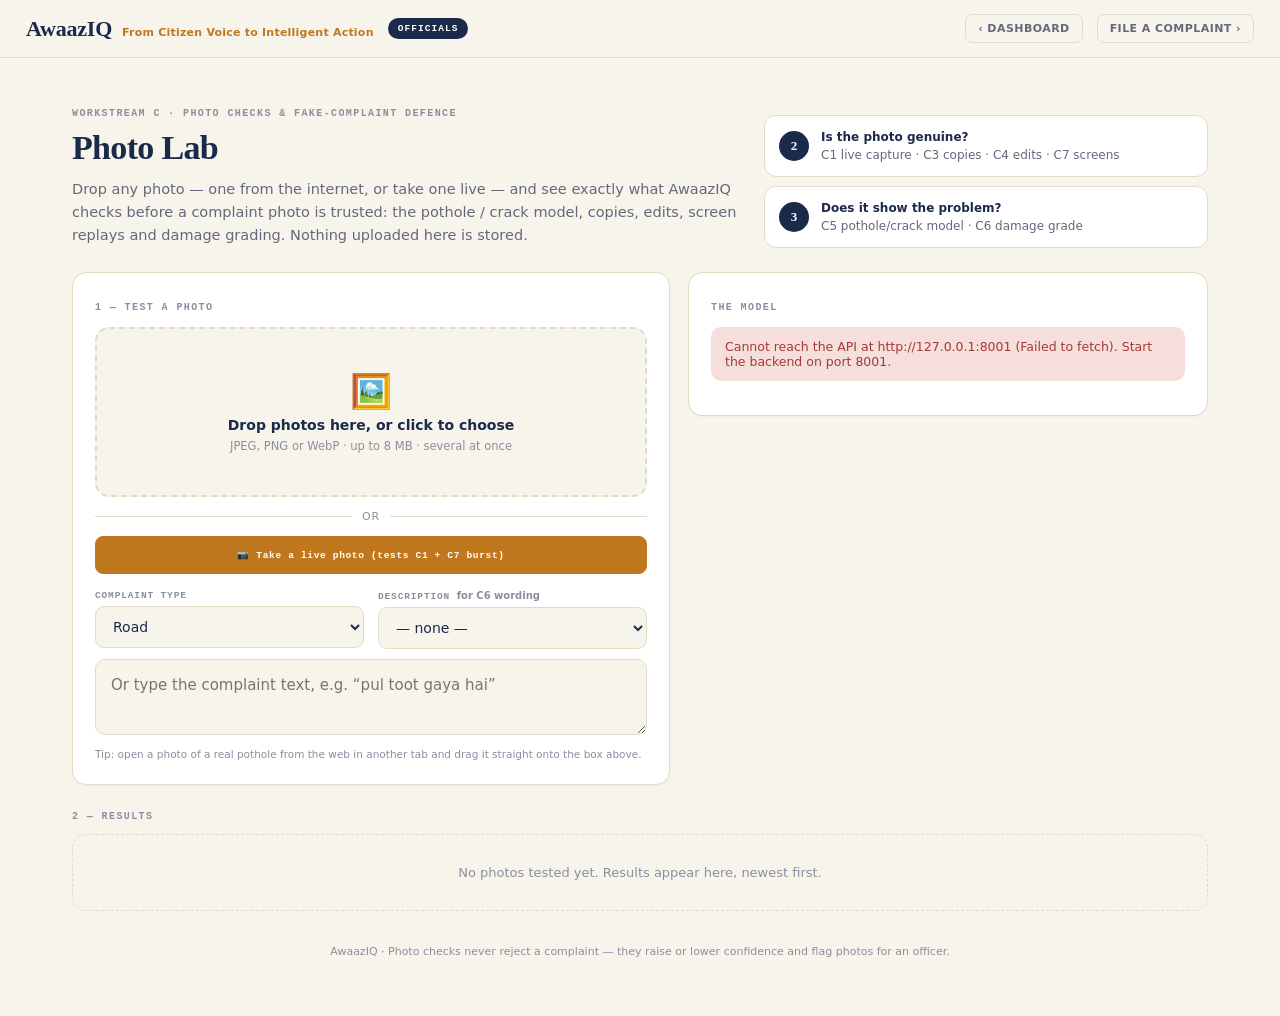
==== frontend/photo-lab.html @ 0dbb14b2 "c3 features added" ====
<!DOCTYPE html>
<html lang="en" class="citizen">
<head>
<meta charset="utf-8" />
<meta name="viewport" content="width=device-width, initial-scale=1" />
<title>AwaazIQ — Photo Lab</title>
<link rel="stylesheet" href="css/app.css?v=photo1" />
<link rel="stylesheet" href="css/report.css?v=photo1" />
<link rel="stylesheet" href="css/photo-checks.css?v=photo1" />
<link rel="stylesheet" href="css/photo-lab.css?v=photo1" />
</head>
<body class="citizen">

<header class="cbar">
  <a class="brand" href="index.html" id="homeLink">
    <span class="brand__name">AwaazIQ</span>
    <span class="brand__tag">From Citizen Voice to Intelligent Action</span>
  </a>
  <span class="role role--admin">Officials</span>
  <div class="cbar__spacer"></div>
  <a class="rolelink" href="index.html" id="dashLink">&lsaquo;&nbsp;Dashboard</a>
  <a class="rolelink" href="report.html" id="citizenLink">File a complaint&nbsp;&rsaquo;</a>
</header>

<main class="lab">

  <section class="lab__hero">
    <div>
      <span class="eyebrow">Workstream C · photo checks &amp; fake-complaint defence</span>
      <h1 class="hero__title">Photo Lab</h1>
      <p class="hero__lead">
        Drop any photo — one from the internet, or take one live — and see
        exactly what AwaazIQ checks before a complaint photo is trusted: the
        pothole&nbsp;/ crack model, copies, edits, screen replays and damage
        grading. Nothing uploaded here is stored.
      </p>
    </div>
    <div class="lab__layers">
      <div class="layer"><span class="layer__n">2</span><div><b>Is the photo genuine?</b><br>C1 live capture · C3 copies · C4 edits · C7 screens</div></div>
      <div class="layer"><span class="layer__n">3</span><div><b>Does it show the problem?</b><br>C5 pothole/crack model · C6 damage grade</div></div>
    </div>
  </section>

  <section class="lab__grid">

    <div class="card lab__input">
      <div class="card__head"><span class="eyebrow">1 — Test a photo</span></div>

      <label class="drop" id="drop">
        <input type="file" id="files" accept="image/jpeg,image/png,image/webp" multiple hidden />
        <span class="drop__icon">🖼️</span>
        <span class="drop__title">Drop photos here, or click to choose</span>
        <span class="drop__sub">JPEG, PNG or WebP · up to 8 MB · several at once</span>
      </label>

      <div class="lab__or"><span>or</span></div>
      <button type="button" class="btn btn--camera lab__cam" id="btnCam">📷 Take a live photo (tests C1 + C7 burst)</button>

      <div class="grid lab__opts">
        <label class="f">
          <span class="f__label">Complaint type</span>
          <select id="category">
            <option value="road">Road</option>
            <option value="water">Water</option>
            <option value="health">Health</option>
            <option value="education">Education</option>
          </select>
        </label>
        <label class="f">
          <span class="f__label">Description <span class="opt">for C6 wording</span></span>
          <select id="preset">
            <option value="">— none —</option>
            <option value="rasta khup kharab aahe, mothe khadde padle aahet">Road: big potholes (Marathi)</option>
            <option value="bridge par badi darar aa gayi hai">Bridge: large crack (Hinglish)</option>
            <option value="गावाजवळचा पूल अर्धवट खचला आहे">Bridge: partly sunk (Marathi)</option>
            <option value="the school building wall collapsed after the rain">Building: wall collapsed</option>
          </select>
        </label>
      </div>
      <textarea id="text" rows="2" placeholder="Or type the complaint text, e.g. “pul toot gaya hai”"></textarea>
      <p class="f__hint" style="margin-top:8px">
        Tip: open a photo of a real pothole from the web in another tab and
        drag it straight onto the box above.
      </p>
    </div>

    <div class="card lab__model" id="modelCard">
      <div class="card__head"><span class="eyebrow">The model</span></div>
      <div id="modelBody"><div class="skeleton">Loading model details…</div></div>
    </div>

  </section>

  <section class="lab__results">
    <div class="lab__resultsHead">
      <span class="eyebrow">2 — Results</span>
      <div class="lab__tally" id="tally"></div>
    </div>
    <div id="queue"></div>
    <div id="results">
      <div class="lab__empty">No photos tested yet. Results appear here, newest first.</div>
    </div>
  </section>

  <footer class="cfoot">
    <span>AwaazIQ · Photo checks never reject a complaint — they raise or lower confidence and flag photos for an officer.</span>
  </footer>
</main>

<script src="js/photo-checks.js?v=photo1"></script>
<script src="js/camera-capture.js?v=photo1"></script>
<script src="js/photo-lab.js?v=photo1"></script>
</body>
</html>
---- frontend/css/app.css ----
/* ===========================================================================
   AwaazIQ — policymaker dashboard
   Design system carried over from the pitch deck so the product and the
   pitch read as one thing: cream ground, navy type, amber as the single
   accent that always means "this is the signal".
   =========================================================================== */

:root {
  --cream:      #f7f4ec;
  --cream-deep: #efeadd;
  --paper:      #ffffff;
  --navy:       #1b2a4a;
  --navy-soft:  #34425d;
  --amber:      #c0781e;
  --amber-soft: #f3dfb8;
  --body:       #64687a;
  --muted:      #8b8e9e;
  --border:     #e2dcc6;
  --green:      #2e6b45;
  --green-bg:   #dceee1;
  --red:        #a33b33;
  --red-bg:     #f5dedc;

  /* Map-specific ramp: inactive land is warm grey, priority runs to amber. */
  --land:        #e8e3d4;
  --land-hover:  #ded7c3;
  --land-active: #f0e4c9;
  --stroke:      #cfc7ae;

  --serif: Georgia, "Times New Roman", serif;
  --sans:  "Segoe UI", system-ui, -apple-system, sans-serif;
  --mono:  Consolas, "SF Mono", Menlo, monospace;

  --ease: cubic-bezier(0.65, 0.02, 0.28, 1);
}

* { margin: 0; padding: 0; box-sizing: border-box; }

/* Any `display` declaration outranks the hidden attribute's default
   `display: none`, so an element styled `display: flex` stays on screen with
   hidden set -- which is how an empty toast pill ended up floating over the
   map. Stated once, globally, rather than remembered per component. */
[hidden] { display: none !important; }

html, body {
  height: 100%;
  background: var(--cream);
  color: var(--navy);
  font-family: var(--sans);
  -webkit-font-smoothing: antialiased;
  overflow: hidden;
}

/* --------------------------------------------------------------- layout -- */

.app {
  display: grid;
  grid-template-rows: auto 1fr;
  grid-template-columns: 340px 1fr;
  grid-template-areas: "top top" "rail stage";
  height: 100vh;
}
.topbar { grid-area: top; }
.rail   { grid-area: rail; }
.stage  { grid-area: stage; }

/* ----------------------------------------------------------------- rail -- */

.rail {
  border-right: 1px solid var(--border);
  background: var(--cream);
  display: flex;
  flex-direction: column;
  min-height: 0;
}

.rail__head { padding: 16px 18px 12px; border-bottom: 1px solid var(--border); }
.rail__title { display: flex; align-items: baseline; justify-content: space-between; margin-bottom: 12px; }
.rail__count { font-family: var(--mono); font-size: 10px; color: var(--muted); font-weight: 700; }

.chips { display: flex; flex-wrap: wrap; gap: 5px; }
.chip {
  font-family: var(--mono); font-size: 9px; font-weight: 700; letter-spacing: 0.07em;
  text-transform: uppercase;
  padding: 5px 9px; border-radius: 999px; cursor: pointer;
  border: 1px solid var(--border); background: var(--paper); color: var(--body);
  transition: all 160ms var(--ease);
}
.chip:hover { border-color: var(--amber); color: var(--amber); }
.chip--on { background: var(--navy); border-color: var(--navy); color: #fff; }

.rail__list { flex: 1; overflow-y: auto; padding: 10px 12px 12px; min-height: 0; }
.rail__list::-webkit-scrollbar { width: 8px; }
.rail__list::-webkit-scrollbar-thumb { background: var(--border); border-radius: 99px; }

.row {
  display: grid;
  grid-template-columns: 26px 1fr auto 16px;
  gap: 9px; align-items: center;
  padding: 9px 10px; margin-bottom: 5px;
  background: var(--paper);
  border: 1px solid var(--border);
  border-radius: 9px;
  cursor: pointer;
  transition: border-color 160ms var(--ease), transform 160ms var(--ease);
}
.row:hover { border-color: var(--amber); transform: translateX(2px); }
.row--active { border-color: var(--navy); border-width: 1.5px; }
.row--picked { background: var(--amber-soft); border-color: var(--amber); }

.row__rank { font-family: var(--mono); font-size: 10px; font-weight: 700; color: var(--muted); }
.row__main { min-width: 0; }
.row__name {
  font-size: 12px; font-weight: 700; color: var(--navy);
  white-space: nowrap; overflow: hidden; text-overflow: ellipsis;
}
.row__meta { font-size: 10px; color: var(--body); margin-top: 1px; }
.row__score { font-family: var(--serif); font-size: 16px; font-weight: 700; color: var(--navy); }
.row__delta { font-family: var(--mono); font-size: 9px; font-weight: 700; text-align: right; }
.row__delta--up { color: var(--green); }
.row__delta--down { color: var(--red); }

.row__pick {
  width: 15px; height: 15px; border-radius: 4px;
  border: 1.5px solid var(--border); background: var(--paper);
  display: grid; place-items: center; cursor: pointer;
  font-size: 9px; color: transparent;
}
.row__pick:hover { border-color: var(--amber); }
.row__pick--on { background: var(--amber); border-color: var(--amber); color: #fff; }

.rail__foot { border-top: 1px solid var(--border); padding: 11px 14px; display: flex; gap: 7px; }
.btn {
  flex: 1; cursor: pointer; border-radius: 8px; padding: 9px 10px;
  font-family: var(--mono); font-size: 9.5px; font-weight: 700; letter-spacing: 0.07em;
  border: 1px solid var(--border); background: var(--paper); color: var(--navy);
  transition: all 160ms var(--ease);
}
.btn:hover:not(:disabled) { background: var(--cream-deep); border-color: var(--amber); }
.btn:disabled { opacity: 0.42; cursor: not-allowed; }
.btn--primary { background: var(--navy); border-color: var(--navy); color: #fff; }
.btn--primary:hover:not(:disabled) { background: #263a63; border-color: #263a63; }

/* --------------------------------------------------------------- whatif -- */

.sheet {
  position: absolute; left: 0; right: 0; bottom: 0;
  background: var(--paper);
  border-top: 1px solid var(--border);
  padding: 16px 22px 18px;
  transform: translateY(100%);
  transition: transform 420ms var(--ease);
  z-index: 22;
  box-shadow: 0 -14px 40px rgba(27, 42, 74, 0.08);
}
.sheet--open { transform: translateY(0); }
.sheet__head { display: flex; align-items: center; gap: 12px; margin-bottom: 12px; }
.sheet__title { font-family: var(--serif); font-size: 17px; font-weight: 700; }
.sheet__close {
  margin-left: auto; border: 1px solid var(--border); background: var(--cream);
  width: 26px; height: 26px; border-radius: 50%; cursor: pointer;
  color: var(--body); font-size: 14px; line-height: 1;
}
.sheet__close:hover { background: var(--navy); color: #fff; }

.sheet__controls { display: flex; align-items: center; gap: 18px; flex-wrap: wrap; }
.field { display: flex; flex-direction: column; gap: 5px; }
.field__label {
  font-family: var(--mono); font-size: 9px; letter-spacing: 0.1em;
  text-transform: uppercase; color: var(--muted); font-weight: 700;
}
.field select {
  font-family: var(--sans); font-size: 12px; color: var(--navy);
  border: 1px solid var(--border); border-radius: 7px;
  padding: 7px 10px; background: var(--paper); cursor: pointer;
}
.slider { display: flex; align-items: center; gap: 12px; flex: 1; min-width: 260px; }
.slider input[type="range"] { flex: 1; accent-color: var(--amber); cursor: pointer; }
.slider__val {
  font-family: var(--serif); font-size: 19px; font-weight: 700; color: var(--amber);
  min-width: 104px; text-align: right;
}
.sheet__result {
  margin-top: 13px; padding-top: 12px; border-top: 1px solid var(--border);
  font-size: 12px; color: var(--body); line-height: 1.5;
}
.sheet__result b { color: var(--navy); }

/* -------------------------------------------------------------- compare -- */

.compare {
  position: absolute; inset: 0;
  background: rgba(247, 244, 236, 0.97);
  z-index: 45; overflow-y: auto; padding: 26px 30px 34px;
  opacity: 0; pointer-events: none;
  transition: opacity 300ms var(--ease);
}
.compare--open { opacity: 1; pointer-events: auto; }
.compare__head { display: flex; align-items: flex-start; gap: 16px; margin-bottom: 20px; }
.compare__title { font-family: var(--serif); font-size: 26px; font-weight: 700; line-height: 1.15; }
.compare__sub { font-size: 12.5px; color: var(--body); margin-top: 4px; max-width: 620px; line-height: 1.5; }

.compare__grid { display: grid; grid-template-columns: 1fr 190px 1fr; gap: 0; align-items: start; }
.ccard {
  background: var(--paper); border: 1px solid var(--border);
  border-radius: 12px; padding: 18px 20px;
}
.ccard--win { border-color: var(--amber); border-width: 2px; }
.ccard__tag {
  font-family: var(--mono); font-size: 9px; font-weight: 700; letter-spacing: 0.11em;
  color: var(--muted); text-transform: uppercase;
}
.ccard__tag--win { color: var(--amber); }
.ccard__name { font-family: var(--serif); font-size: 21px; font-weight: 700; margin: 5px 0 2px; }
.ccard__where { font-size: 11.5px; color: var(--body); margin-bottom: 12px; }
.ccard__score { font-family: var(--serif); font-size: 38px; font-weight: 700; color: var(--navy); line-height: 1; }
.ccard__of { font-size: 12px; color: var(--muted); }

.crow { display: flex; justify-content: space-between; padding: 7px 0; border-top: 1px solid var(--border); font-size: 12px; }
.crow__k { color: var(--body); }
.crow__v { font-weight: 700; color: var(--navy); }
.crow__v--hi { color: var(--amber); }

.cmid { padding: 0 14px; }
.cmid__title {
  font-family: var(--mono); font-size: 9px; letter-spacing: 0.1em; text-transform: uppercase;
  color: var(--muted); font-weight: 700; text-align: center; margin-bottom: 12px;
}
.cbar { margin-bottom: 9px; }
.cbar__name { font-size: 10px; color: var(--body); text-align: center; margin-bottom: 3px; }
.cbar__track { display: flex; align-items: center; gap: 3px; height: 12px; }
.cbar__l, .cbar__r { flex: 1; height: 7px; background: var(--cream-deep); border-radius: 999px; position: relative; overflow: hidden; }
.cbar__l i, .cbar__r i { position: absolute; top: 0; bottom: 0; background: var(--amber); border-radius: 999px; }
.cbar__l i { right: 0; } .cbar__r i { left: 0; }
.cbar__l i.dim, .cbar__r i.dim { background: #c7cdd9; }

.verdict {
  margin-top: 22px; background: var(--navy); color: #fff;
  border-radius: 12px; padding: 18px 22px;
}
.verdict__line { font-size: 14.5px; line-height: 1.55; }
.verdict__line b { color: var(--amber-soft); }
.verdict__note { margin-top: 8px; font-size: 11.5px; color: #9fabc4; line-height: 1.5; }

.topbar {
  display: flex;
  align-items: center;
  gap: 22px;
  padding: 14px 26px;
  border-bottom: 1px solid var(--border);
  background: var(--cream);
  z-index: 20;
}

.brand { display: flex; align-items: baseline; gap: 10px; }
.brand__name { font-family: var(--serif); font-size: 22px; font-weight: 700; letter-spacing: -0.01em; }
.brand__tag  { font-size: 11px; color: var(--amber); font-weight: 600; letter-spacing: 0.02em; }

.topbar__spacer { flex: 1; }

/* Role chrome, shared by both pages. The dashboard and the complaint page are
   two roles of one product, so the badge that says which one you are looking
   at and the link that crosses between them must look identical on both. */
.rolelink {
  font-size: 11px;
  font-weight: 600;
  letter-spacing: 0.04em;
  text-transform: uppercase;
  color: var(--body);
  text-decoration: none;
  padding: 7px 12px;
  border: 1px solid var(--border);
  border-radius: 7px;
  white-space: nowrap;
  transition: 0.16s var(--ease);
}
.rolelink:hover { border-color: var(--amber); color: var(--navy); background: #fff; }

.role {
  font-family: var(--mono);
  font-size: 9.5px;
  font-weight: 700;
  letter-spacing: 0.11em;
  text-transform: uppercase;
  white-space: nowrap;
  padding: 5px 10px;
  border-radius: 20px;
}
.role--citizen { background: var(--amber-soft); color: #7a5a22; }
.role--admin   { background: var(--navy); color: #fff; }

.eyebrow {
  font-family: var(--mono);
  font-size: 10px;
  letter-spacing: 0.14em;
  text-transform: uppercase;
  color: var(--muted);
  font-weight: 700;
}

.coverage {
  display: flex;
  align-items: center;
  gap: 8px;
  padding: 6px 12px;
  background: var(--amber-soft);
  border-radius: 999px;
  font-size: 11px;
  color: #7a5a22;
  font-weight: 600;
}
.coverage__dot {
  width: 7px; height: 7px; border-radius: 50%;
  background: var(--amber);
  box-shadow: 0 0 0 3px rgba(192, 120, 30, 0.18);
}

/* ----------------------------------------------------------------- stage -- */

.stage { position: relative; overflow: hidden; }

#map { width: 100%; height: 100%; display: block; cursor: default; }

/* IMPORTANT: stroke-width and font-size are deliberately NOT set here.
   The whole map lives inside one scaled <g>, so those values are divided by
   the live zoom factor in JS to keep a constant on-screen size. A CSS
   declaration would win over the SVG presentation attribute and silently
   defeat that compensation -- borders vanish when zoomed out and labels
   become enormous when zoomed in. Colour belongs here; geometry does not. */

.geo {
  fill: var(--land);
  stroke: var(--stroke);
  stroke-linejoin: round;
  transition: fill 260ms var(--ease);
}
.geo--active   { fill: var(--land-active); cursor: pointer; }
.geo--active:hover { fill: #f6e3bd; }
.geo--dim      { fill: #ebe7da; }
.geo--selected { fill: var(--land-active); stroke: var(--amber); }
.geo--outline  { fill: none; stroke: var(--navy); pointer-events: none; }

/* Cluster bubbles. Radius encodes population, fill encodes priority. */
.cluster {
  cursor: pointer;
  stroke: #fffdf6;
  fill-opacity: 0.88;
  transition: fill-opacity 180ms var(--ease);
}
.cluster:hover { fill-opacity: 1; stroke: var(--navy); }
.cluster--faded { opacity: 0.18; }

.report {
  fill: #55607a;
  opacity: 0.75;
  pointer-events: none;
}

.label {
  font-family: var(--sans);
  font-weight: 700;
  fill: var(--navy);
  pointer-events: none;
  paint-order: stroke;
  stroke: rgba(247, 244, 236, 0.92);
  stroke-linejoin: round;
}
.label--muted { fill: var(--muted); font-weight: 500; }

/* ------------------------------------------------------------ breadcrumb -- */

.breadcrumb {
  position: absolute;
  top: 18px; left: 22px;
  display: flex; align-items: center; gap: 8px;
  background: rgba(255, 255, 255, 0.92);
  border: 1px solid var(--border);
  border-radius: 999px;
  padding: 7px 8px 7px 14px;
  backdrop-filter: blur(6px);
  z-index: 10;
}
.crumb {
  font-size: 12px; font-weight: 600; color: var(--body);
  background: none; border: 0; cursor: pointer; padding: 3px 6px;
  border-radius: 6px; font-family: var(--sans);
  transition: color 160ms var(--ease), background 160ms var(--ease);
}
.crumb:hover { color: var(--navy); background: var(--cream-deep); }
.crumb--current { color: var(--navy); font-weight: 700; cursor: default; }
.crumb--current:hover { background: none; }
.crumb__sep { color: var(--border); font-size: 12px; }

.back-btn {
  margin-left: 4px;
  border: 0; cursor: pointer;
  background: var(--navy); color: #fff;
  font-family: var(--mono); font-size: 10px; font-weight: 700;
  letter-spacing: 0.08em;
  padding: 6px 11px; border-radius: 999px;
  transition: background 160ms var(--ease), opacity 160ms var(--ease);
}
.back-btn:hover { background: #263a63; }
.back-btn[hidden] { display: none; }

/* --------------------------------------------------------------- legend -- */

.legend {
  position: absolute;
  left: 22px; bottom: 22px;
  background: rgba(255, 255, 255, 0.94);
  border: 1px solid var(--border);
  border-radius: 12px;
  padding: 14px 16px;
  z-index: 10;
  width: 264px;
}
.legend__title { margin-bottom: 9px; }
.legend__ramp {
  height: 8px; border-radius: 999px;
  background: linear-gradient(90deg, #dfe3ea 0%, #e8d9b4 45%, var(--amber) 100%);
  margin-bottom: 5px;
}
.legend__scale {
  display: flex; justify-content: space-between;
  font-family: var(--mono); font-size: 9px; color: var(--muted);
}
.legend__note {
  margin-top: 10px; padding-top: 9px;
  border-top: 1px solid var(--border);
  font-size: 10.5px; color: var(--body); line-height: 1.4;
}

/* ---------------------------------------------------------------- toast -- */

/* Progress for the officials' RUN CLUSTERING action. It gets its own element
   rather than borrowing #status, which app.js owns and rebuilds as the live
   stat cards -- writing into that would wipe the counts off the screen. */
.toast {
  position: absolute;
  left: 50%;
  bottom: 26px;
  transform: translateX(-50%);
  z-index: 60;
  max-width: 560px;
  display: flex;
  align-items: center;
  gap: 11px;
  padding: 13px 19px;
  background: var(--navy);
  color: #fff;
  border-radius: 11px;
  font-size: 12.5px;
  line-height: 1.45;
  box-shadow: 0 12px 34px rgba(27, 42, 74, 0.26);
}
.toast--warn { background: var(--red); }

/* ----------------------------------------------------------- status pill -- */

.status {
  position: absolute;
  top: 18px; right: 22px;
  display: flex; align-items: center; gap: 14px;
  background: rgba(255, 255, 255, 0.92);
  border: 1px solid var(--border);
  border-radius: 12px;
  padding: 10px 16px;
  z-index: 10;
}
.stat { text-align: right; }
.stat__value {
  font-family: var(--serif); font-size: 20px; font-weight: 700;
  color: var(--navy); line-height: 1;
}
.stat__label {
  font-family: var(--mono); font-size: 9px; letter-spacing: 0.1em;
  text-transform: uppercase; color: var(--muted); margin-top: 3px;
}
.stat__divider { width: 1px; height: 30px; background: var(--border); }

/* ---------------------------------------------------------------- panel -- */

.panel {
  position: absolute;
  top: 0; right: 0; bottom: 0;
  width: 392px;
  background: var(--paper);
  border-left: 1px solid var(--border);
  z-index: 25;
  display: flex;
  flex-direction: column;
  transform: translateX(100%);
  transition: transform 480ms var(--ease);
  box-shadow: -18px 0 44px rgba(27, 42, 74, 0.07);
}
.panel--open { transform: translateX(0); }

.panel__head {
  padding: 20px 22px 16px;
  border-bottom: 1px solid var(--border);
}
.panel__close {
  position: absolute; top: 16px; right: 16px;
  width: 28px; height: 28px; border-radius: 50%;
  border: 1px solid var(--border); background: var(--cream);
  color: var(--body); cursor: pointer; font-size: 15px; line-height: 1;
  transition: background 160ms var(--ease), color 160ms var(--ease);
}
.panel__close:hover { background: var(--navy); color: #fff; border-color: var(--navy); }

.panel__cat {
  display: inline-block;
  font-family: var(--mono); font-size: 9px; font-weight: 700;
  letter-spacing: 0.12em; text-transform: uppercase;
  background: var(--amber-soft); color: #7a5a22;
  padding: 4px 9px; border-radius: 999px; margin-bottom: 10px;
}
.panel__title {
  font-family: var(--serif); font-size: 24px; font-weight: 700;
  line-height: 1.15; margin-bottom: 3px;
}
.panel__sub { font-size: 12px; color: var(--body); }

.panel__scorerow {
  display: flex; align-items: flex-end; gap: 14px;
  margin-top: 16px;
}
.panel__score {
  font-family: var(--serif); font-size: 46px; font-weight: 700;
  color: var(--navy); line-height: 0.9;
}
.panel__scoreof { font-size: 13px; color: var(--muted); margin-bottom: 4px; }
.panel__rank {
  margin-left: auto; margin-bottom: 4px;
  font-family: var(--mono); font-size: 10px; font-weight: 700;
  letter-spacing: 0.1em; color: var(--amber);
  background: var(--amber-soft); padding: 5px 10px; border-radius: 999px;
}

.panel__body { flex: 1; overflow-y: auto; padding: 18px 22px 26px; }
.panel__body::-webkit-scrollbar { width: 8px; }
.panel__body::-webkit-scrollbar-thumb { background: var(--border); border-radius: 99px; }

.panel__section { margin-bottom: 24px; }
.panel__sectionhead { margin-bottom: 4px; }
.panel__hint { font-size: 11px; color: var(--body); line-height: 1.45; margin-bottom: 12px; }

.facts { display: grid; grid-template-columns: 1fr 1fr; gap: 1px; background: var(--border);
         border: 1px solid var(--border); border-radius: 10px; overflow: hidden; }
.fact { background: var(--paper); padding: 11px 13px; }
.fact__v { font-family: var(--serif); font-size: 17px; font-weight: 700; color: var(--navy); }
.fact__l { font-size: 10px; color: var(--muted); margin-top: 2px; }

/* Nine-term breakdown. The bars are the product's core claim made visible:
   they sum to the score, so "why this number" is answered by reading them. */
.term { margin-bottom: 9px; }
.term__row { display: flex; justify-content: space-between; align-items: baseline; margin-bottom: 3px; }
.term__name { font-size: 11.5px; color: var(--navy); font-weight: 600; }
.term__val  { font-family: var(--mono); font-size: 11px; font-weight: 700; color: var(--navy); }
.term__val--neg { color: var(--red); }
.term__track { height: 7px; background: var(--cream-deep); border-radius: 999px; overflow: hidden; }
.term__bar {
  height: 100%; border-radius: 999px; width: 0;
  background: var(--amber);
  transition: width 620ms var(--ease);
}
.term__bar--neg { background: var(--red); }
.term__bar--zero { background: var(--border); }
.term__src {
  font-family: var(--mono); font-size: 8.5px; letter-spacing: 0.04em;
  color: var(--muted); margin-top: 3px;
}

.sumline {
  display: flex; justify-content: space-between; align-items: baseline;
  margin-top: 14px; padding-top: 12px; border-top: 2px solid var(--navy);
}
.sumline__l { font-size: 12px; font-weight: 700; color: var(--navy); }
.sumline__v { font-family: var(--serif); font-size: 20px; font-weight: 700; color: var(--navy); }


/* -------------------------------------------- shared citizen components -- */

/* Used by report.html (the citizen page), not by this dashboard. They live
   here because both roles must render an identical pipeline read-out. */

.sample {
  font-size: 11px; cursor: pointer;
  border: 1px solid var(--border); background: var(--cream);
  color: var(--body); padding: 6px 10px; border-radius: 999px;
  transition: all 150ms var(--ease);
}
.sample:hover { border-color: var(--amber); color: var(--navy); background: #fff; }

/* Pipeline progress — each stage lights as the backend gets to it. */
.steps { display: flex; flex-direction: column; gap: 3px; }
.step {
  display: flex; align-items: center; gap: 11px;
  padding: 9px 12px; border-radius: 9px;
  font-size: 12.5px; color: var(--muted);
  transition: all 260ms var(--ease);
}
.step--on { background: var(--cream); color: var(--navy); font-weight: 600; }
.step--done { color: var(--body); }
.step__dot {
  width: 8px; height: 8px; border-radius: 50%;
  background: var(--border); flex: 0 0 8px;
  transition: all 260ms var(--ease);
}
.step--on .step__dot { background: var(--amber); box-shadow: 0 0 0 4px rgba(192,120,30,0.18); }
.step--done .step__dot { background: var(--green); }
.step__note { margin-left: auto; font-family: var(--mono); font-size: 9.5px; color: var(--muted); }

.result { }
.result__banner {
  background: var(--green-bg); border-radius: 10px;
  padding: 13px 15px; margin-bottom: 16px;
  font-size: 13px; color: var(--green); font-weight: 600; line-height: 1.45;
}
.result__banner--warn { background: var(--amber-soft); color: #7a5a22; }
.kv { display: grid; grid-template-columns: 140px 1fr; gap: 1px; background: var(--border);
      border: 1px solid var(--border); border-radius: 10px; overflow: hidden; margin-bottom: 16px; }
.kv__k, .kv__v { background: var(--paper); padding: 9px 13px; font-size: 12px; }
.kv__k { color: var(--muted); font-family: var(--mono); font-size: 10px; letter-spacing: 0.05em;
         text-transform: uppercase; display: flex; align-items: center; }
.kv__v { color: var(--navy); font-weight: 600; }

/* ------------------------------------------------- reports in the panel -- */

.rep {
  border: 1px solid var(--border);
  border-radius: 9px;
  padding: 10px 12px;
  margin-bottom: 7px;
  background: var(--cream);
}
.rep__top { display: flex; align-items: center; gap: 7px; margin-bottom: 6px; }
.rep__lang {
  font-family: var(--mono); font-size: 8.5px; font-weight: 700; letter-spacing: 0.06em;
  background: var(--navy); color: #fff; padding: 2px 6px; border-radius: 4px;
}
.rep__sev {
  font-family: var(--mono); font-size: 8.5px; font-weight: 700; letter-spacing: 0.06em;
  padding: 2px 6px; border-radius: 4px; text-transform: uppercase;
}
.rep__sev--high { background: var(--red-bg); color: var(--red); }
.rep__sev--medium { background: var(--amber-soft); color: #7a5a22; }
.rep__sev--low { background: var(--green-bg); color: var(--green); }
.rep__where { margin-left: auto; font-size: 10px; color: var(--muted); }
.rep__text { font-size: 12px; color: var(--navy); line-height: 1.45; }
/* Modifier, not element: the JS emits class="rep rep--new". Written as
   .rep__new this rule matched nothing and the citizen's own report came back
   from the intake flow looking like every other row. */
.rep--new { border-color: var(--amber); border-width: 2px; background: #fffaf0; }

.privacy {
  display: flex; gap: 9px; align-items: flex-start;
  background: var(--cream); border: 1px dashed var(--border);
  border-radius: 9px; padding: 10px 12px; margin-bottom: 11px;
}
.privacy__icon { font-size: 13px; line-height: 1.2; }
.privacy__text { font-size: 10.5px; color: var(--body); line-height: 1.45; }
.privacy__text b { color: var(--navy); }

/* -------------------------------------------------------------- tooltip -- */

.tooltip {
  position: absolute;
  pointer-events: none;
  background: var(--navy);
  color: #fff;
  border-radius: 10px;
  padding: 11px 13px;
  font-size: 11.5px;
  line-height: 1.45;
  max-width: 250px;
  opacity: 0;
  transform: translateY(4px);
  transition: opacity 140ms var(--ease), transform 140ms var(--ease);
  z-index: 40;
  box-shadow: 0 8px 26px rgba(27, 42, 74, 0.22);
}
.tooltip--on { opacity: 1; transform: translateY(0); }
.tooltip__title { font-weight: 700; margin-bottom: 5px; font-size: 12.5px; }
.tooltip__row { display: flex; justify-content: space-between; gap: 16px; color: #b9c2d6; }
.tooltip__row b { color: #fff; font-weight: 600; }
.tooltip__score { color: var(--amber-soft); font-weight: 700; }
.tooltip__hint {
  margin-top: 7px; padding-top: 6px;
  border-top: 1px solid rgba(255, 255, 255, 0.14);
  font-family: var(--mono); font-size: 9px; letter-spacing: 0.06em;
  color: #8fa6c8; text-transform: uppercase;
}

/* --------------------------------------------------------------- loader -- */

.loader {
  position: absolute; inset: 0;
  display: grid; place-items: center;
  background: var(--cream);
  z-index: 50;
  transition: opacity 420ms var(--ease);
}
.loader[hidden] { display: none; }
.loader--out { opacity: 0; pointer-events: none; }
.loader__inner { text-align: center; }
.loader__bar {
  width: 190px; height: 3px; background: var(--border);
  border-radius: 999px; overflow: hidden; margin: 14px auto 0;
}
.loader__fill {
  height: 100%; width: 30%; background: var(--amber); border-radius: 999px;
  animation: slide 1.15s var(--ease) infinite;
}
@keyframes slide {
  0%   { transform: translateX(-110%); }
  100% { transform: translateX(430%); }
}

.error {
  position: absolute; inset: 0;
  display: grid; place-items: center;
  background: var(--cream); z-index: 60; padding: 40px;
}
.error[hidden] { display: none; }
.error__card {
  max-width: 460px; background: var(--paper);
  border: 1px solid var(--border); border-left: 3px solid var(--red);
  border-radius: 12px; padding: 22px 24px;
}
.error__card h2 { font-family: var(--serif); font-size: 19px; margin-bottom: 8px; }
.error__card p  { font-size: 13px; color: var(--body); line-height: 1.55; margin-bottom: 8px; }
.error__card code {
  font-family: var(--mono); font-size: 11.5px;
  background: var(--cream-deep); padding: 2px 6px; border-radius: 4px;
}

/* ===========================================================================
   Dock — the cluster detail, below the map rather than beside it

   This replaced a 380px right-hand sidebar. The detail is no longer a summary
   the sidebar could hold: each of the nine terms now carries its own evidence
   (which scheme, which rule, how many people in which villages, which
   sanctioned works are still undelivered and for how much), plus the work
   groups saying which specific thing is broken. Read in a narrow column that
   becomes a scroll tunnel; read in three columns under the map it is a
   briefing.

   The map is RESIZED rather than covered — sizeToStage() subtracts the dock's
   height — so the cluster stays visible above its own evidence.
   =========================================================================== */

.dock {
  position: absolute;
  left: 0; right: 0; bottom: 0;
  height: 58%;
  display: flex;
  flex-direction: column;
  background: var(--paper);
  border-top: 1px solid var(--border);
  box-shadow: 0 -16px 44px rgba(27, 42, 74, 0.10);
  transform: translateY(100%);
  transition: transform 420ms var(--ease);
  z-index: 30;
}
.dock--open { transform: translateY(0); }

.dock__head {
  display: flex;
  align-items: center;
  gap: 16px;
  padding: 13px 22px;
  border-bottom: 1px solid var(--border);
  background: var(--cream);
  flex: 0 0 auto;
}
.dock__cat {
  font-family: var(--mono); font-size: 9px; font-weight: 700;
  letter-spacing: 0.11em; text-transform: uppercase;
  background: var(--amber-soft); color: #7a5a22;
  padding: 4px 9px; border-radius: 5px;
}
.dock__title { font-family: var(--serif); font-size: 20px; font-weight: 700; }
.dock__sub { font-size: 11px; color: var(--body); }
.dock__spacer { flex: 1; }
.dock__score { font-family: var(--serif); font-size: 30px; font-weight: 700; line-height: 1; }
.dock__scoreof { font-size: 11px; color: var(--muted); align-self: flex-end; }
.dock__rank {
  font-family: var(--mono); font-size: 9.5px; font-weight: 700;
  background: var(--amber-soft); color: #7a5a22;
  padding: 6px 11px; border-radius: 20px;
}
.dock__close {
  border: 1px solid var(--border); background: var(--paper);
  width: 28px; height: 28px; border-radius: 50%; cursor: pointer;
  color: var(--body); font-size: 15px; line-height: 1;
}
.dock__close:hover { background: var(--navy); color: #fff; }

.dock__cols {
  flex: 1;
  display: grid;
  grid-template-columns: 1.25fr 1fr 1fr;
  min-height: 0;
}
.dock__col {
  overflow-y: auto;
  padding: 16px 20px 22px;
  border-right: 1px solid var(--border);
  min-width: 0;
}
.dock__col:last-child { border-right: none; }
.dock__col::-webkit-scrollbar { width: 8px; }
.dock__col::-webkit-scrollbar-thumb { background: var(--border); border-radius: 99px; }

.dock__colhead {
  display: flex; align-items: baseline; gap: 8px;
  margin-bottom: 4px;
}
.dock__hint {
  font-size: 11px; color: var(--body); line-height: 1.5; margin-bottom: 13px;
}

/* --- a term, now expandable to show its working --- */

.term--open .term__ev { display: block; }
.term__row { cursor: pointer; }
.term__caret {
  font-family: var(--mono); font-size: 9px; color: var(--muted);
  margin-left: 6px;
}
.term__ev {
  display: none;
  margin: 7px 0 4px;
  padding: 10px 12px;
  background: var(--cream);
  border: 1px solid var(--border);
  border-radius: 8px;
}
.ev { display: flex; gap: 10px; font-size: 11px; line-height: 1.55; padding: 2px 0; }
.ev__k { color: var(--muted); flex: 0 0 52%; }
.ev__v { color: var(--navy); font-weight: 600; text-align: right; flex: 1; }
.ev__none { font-size: 11px; color: var(--muted); font-style: italic; }
.ev__list { font-size: 11px; color: var(--navy); line-height: 1.5; }

/* --- work groups: which specific thing is broken --- */

.wg {
  border: 1px solid var(--border);
  border-radius: 9px;
  padding: 10px 12px;
  margin-bottom: 7px;
  background: var(--paper);
  cursor: pointer;
  transition: border-color 160ms var(--ease);
}
.wg:hover { border-color: var(--amber); }
.wg__top { display: flex; align-items: baseline; gap: 8px; margin-bottom: 4px; }
.wg__name { font-size: 12.5px; font-weight: 700; color: var(--navy); }
.wg__count {
  margin-left: auto; font-family: var(--mono); font-size: 10px;
  color: var(--amber); font-weight: 700;
}
.wg__spread { font-family: var(--mono); font-size: 9.5px; color: var(--muted); }
.wg__text { font-size: 11.5px; color: var(--body); line-height: 1.45; }

@media (max-width: 1250px) {
  .dock__cols { grid-template-columns: 1fr 1fr; }
  .dock__col:nth-child(2) { border-right: none; }
}

/* ---------------------------------------------------- collapsible rail -- */

.railtoggle {
  flex: 0 0 auto;
  width: 30px; height: 30px;
  border: 1px solid var(--border); background: var(--paper);
  border-radius: 8px; cursor: pointer;
  color: var(--navy); font-size: 14px; line-height: 1;
  transition: all 160ms var(--ease);
}
.railtoggle:hover { background: var(--navy); color: #fff; border-color: var(--navy); }

/* Collapsing the grid column rather than sliding the rail out from under
   the map: the map's column genuinely widens, so sizeToStage picks up the
   new width and the projection refits into it. */
.app { transition: grid-template-columns 320ms var(--ease); }
.app--railclosed { grid-template-columns: 0 1fr; }
.app--railclosed .rail { overflow: hidden; border-right: none; }

/* The dock covers most of the page: at cluster level the map only needs to
   show where the cluster is, and the evidence below is what is being read. */
.dock { height: 74%; }

/* -------------------------------------------- named assets in work groups -- */

.wg__asset {
  margin-top: 7px; padding-top: 6px; border-top: 1px dashed var(--border);
  font-family: var(--mono); font-size: 9.5px; color: var(--green);
  letter-spacing: 0.02em;
}
.wg__cands { margin-top: 8px; padding-top: 7px; border-top: 1px dashed var(--border); }
.wg__candhead {
  font-family: var(--mono); font-size: 9px; letter-spacing: 0.07em;
  text-transform: uppercase; color: var(--muted); margin-bottom: 5px;
}
.cand { display: flex; gap: 8px; align-items: baseline; padding: 2px 0; font-size: 11px; }
.cand__n { color: var(--navy); flex: 1; min-width: 0; }
.cand__d { font-family: var(--mono); font-size: 9.5px; color: var(--muted); white-space: nowrap; }

/* ---------------------------------------------------- village & asset view -- */

.mode-toggle {
  position: absolute;
  top: 58px;
  left: 22px;
  display: flex;
  background: rgba(255, 255, 255, 0.94);
  border: 1px solid var(--border);
  border-radius: 999px;
  padding: 3px;
  backdrop-filter: blur(6px);
  z-index: 10;
  box-shadow: 0 2px 8px rgba(27, 42, 74, 0.06);
}
.mode-toggle__btn {
  border: 0;
  background: transparent;
  padding: 5px 12px;
  border-radius: 999px;
  font-family: var(--mono);
  font-size: 9.5px;
  font-weight: 700;
  letter-spacing: 0.05em;
  color: var(--body);
  cursor: pointer;
  transition: all 160ms var(--ease);
}
.mode-toggle__btn:hover {
  color: var(--navy);
}
.mode-toggle__btn--on,
.mode-toggle__btn--on:hover {
  background: var(--navy);
  color: #fff;
}

/* `vector-effect: non-scaling-stroke` keeps the outline a constant on-screen
   width. Without it, a CSS stroke-width beats the zoom-compensated attribute
   set in applyZoomCompensation, so a 1px outline was multiplied by the map
   zoom (up to ~80x at village level) into giant white discs that covered
   the map and swallowed clicks. */
.village-bubble {
  cursor: pointer;
  stroke: #fff;
  stroke-width: 1px;
  vector-effect: non-scaling-stroke;
  fill-opacity: 0.88;
  transition: fill-opacity 140ms var(--ease), stroke 140ms var(--ease);
}
.village-bubble:hover {
  fill-opacity: 1;
  stroke: var(--navy);
}
/* Neighbours stay visible for context inside a village, but must not
   intercept clicks meant for that village's asset pins. */
.village-bubble--faded {
  opacity: 0.15;
  pointer-events: none;
}
/* The open village's own bubble would sit underneath its asset pins. */
.village-bubble--open {
  display: none;
}

.asset-pin {
  cursor: pointer;
  transition: opacity 200ms var(--ease);
}
.asset-pin--faded {
  opacity: 0.22;
}
.asset-pin--selected .asset-circle {
  stroke: var(--navy);
  stroke-width: 3px;
}
.asset-circle {
  stroke: #fff;
  stroke-width: 2px;
  vector-effect: non-scaling-stroke;
  cursor: pointer;
}
.asset-icon {
  font-family: "Segoe UI Emoji", "Apple Color Emoji", "Noto Color Emoji", sans-serif;
  text-anchor: middle;
  dominant-baseline: central;
  pointer-events: none;
}
/* Non-top-3 labels appear only while the pin is hovered or selected. */
.asset-label--hover { display: none; }
.asset-pin:hover .asset-label--hover,
.asset-pin--selected .asset-label--hover { display: block; }
.asset-label {
  font-family: var(--sans);
  font-weight: 600;
  fill: var(--navy);
  pointer-events: none;
  paint-order: stroke;
  stroke: rgba(247, 244, 236, 0.95);
  stroke-linejoin: round;
  text-anchor: middle;
}

.badge--demo {
  display: inline-block;
  font-family: var(--mono);
  font-size: 8.5px;
  font-weight: 700;
  letter-spacing: 0.07em;
  text-transform: uppercase;
  background: var(--amber-soft);
  color: #7a5a22;
  border: 1px solid rgba(192, 120, 30, 0.4);
  padding: 1px 6px;
  border-radius: 4px;
  vertical-align: middle;
}
/* Owner decision 2026-09-14: hide the per-item DEMO labels in the UI. The
   data still carries is_demo (village_priority, asset), so deleting this one
   rule brings every label back. */
.badge--demo { display: none; }

.badge--name-basis {
  display: inline-block;
  font-family: var(--mono);
  font-size: 8.5px;
  font-weight: 600;
  letter-spacing: 0.04em;
  padding: 2px 6px;
  border-radius: 4px;
  background: var(--cream-deep);
  color: var(--navy-soft);
  border: 1px solid var(--border);
}
---- frontend/css/report.css ----
/* ===========================================================================
   AwaazIQ — citizen complaint page

   Loaded AFTER app.css, which supplies the design tokens and the shared
   components (.btn, .steps, .kv, .result__banner, .eyebrow). Only what is
   specific to the citizen role lives here.

   The two roles are deliberately different shapes, not one page with a
   toggle: the citizen page is a single scrolling column that works on a
   phone, the officials' dashboard is a fixed three-pane desktop layout. A
   citizen is doing one thing once; an official is comparing many things at
   a glance.
   =========================================================================== */

/* app.css locks the viewport for the map with `html, body { height: 100%;
   overflow: hidden }`. A complaint form has to scroll, and BOTH elements have
   to be released: `overflow: hidden` on <html> alone clips the whole document
   no matter what <body> says. Releasing only body left the page frozen at
   scrollY 0, which also made the tracking result -- rendered near the bottom
   -- permanently unreachable. Hence the class on <html> in report.html. */
html.citizen,
body.citizen { overflow: auto; height: auto; min-height: 100%; }

/* ------------------------------------------------------------------ bar -- */

.cbar {
  position: sticky;
  top: 0;
  z-index: 20;
  display: flex;
  align-items: center;
  gap: 14px;
  padding: 14px 26px;
  background: rgba(247, 244, 236, 0.94);
  backdrop-filter: blur(8px);
  border-bottom: 1px solid var(--border);
}
.cbar .brand { text-decoration: none; color: inherit; }
.cbar__spacer { flex: 1; }
/* --------------------------------------------------------------- layout -- */

.wrap {
  max-width: 720px;
  margin: 0 auto;
  padding: 40px 22px 70px;
}

.hero { margin-bottom: 26px; }
.hero__title {
  font-family: var(--serif);
  font-size: 34px;
  font-weight: 700;
  letter-spacing: -0.02em;
  line-height: 1.15;
  margin-bottom: 11px;
}
.hero__lead { font-size: 14.5px; line-height: 1.6; color: var(--body); }

.card {
  background: var(--paper);
  border: 1px solid var(--border);
  border-radius: 14px;
  padding: 22px;
  margin-bottom: 18px;
  box-shadow: 0 1px 2px rgba(27, 42, 74, 0.04);
}
.card--quiet { background: transparent; box-shadow: none; border-style: dashed; }
.card__head { margin-bottom: 13px; }
.card__lead { font-size: 12.5px; color: var(--body); line-height: 1.55; margin-bottom: 13px; }

.citizen textarea {
  width: 100%;
  border: 1.5px solid var(--border);
  border-radius: 10px;
  background: var(--cream);
  padding: 14px 15px;
  font-family: var(--sans);
  font-size: 15px;
  line-height: 1.55;
  color: var(--navy);
  resize: vertical;
}
.citizen textarea:focus { outline: none; border-color: var(--amber); background: #fff; }

.samples { display: flex; flex-wrap: wrap; gap: 7px; margin: 13px 0 18px; }

.card__actions {
  display: flex;
  align-items: center;
  gap: 13px;
  flex-wrap: wrap;
}
.btn--lg { padding: 13px 26px; font-size: 12px; flex: 0 0 auto; }

.filebtn {
  flex: 1;
  min-width: 200px;
  cursor: pointer;
  font-size: 12px;
  color: var(--body);
  padding: 12px 14px;
  border: 1px dashed var(--border);
  border-radius: 9px;
  transition: 0.16s var(--ease);
}
.filebtn:hover { border-color: var(--amber); color: var(--navy); background: var(--cream); }

.fineprint {
  margin-top: 15px;
  padding-top: 14px;
  border-top: 1px solid var(--border);
  font-size: 11.5px;
  line-height: 1.55;
  color: var(--muted);
}

/* -------------------------------------------------------------- receipt -- */

.receipt {
  display: flex;
  align-items: baseline;
  gap: 13px;
  padding: 17px 19px;
  background: var(--cream);
  border: 1px solid var(--border);
  border-radius: 11px;
  margin-bottom: 16px;
}
.receipt__num {
  font-family: var(--serif);
  font-size: 33px;
  font-weight: 700;
  letter-spacing: -0.02em;
  color: var(--navy);
}
.receipt__label { font-size: 12px; color: var(--body); line-height: 1.5; }

.next { margin-top: 18px; }
.next__title {
  font-size: 12.5px;
  font-weight: 700;
  color: var(--navy);
  margin-bottom: 9px;
}
.next ol { margin: 0; padding-left: 19px; }
.next li { font-size: 12.5px; line-height: 1.65; color: var(--body); margin-bottom: 6px; }
.next li b { color: var(--navy); }

.done-actions { display: flex; gap: 9px; margin-top: 19px; flex-wrap: wrap; }

/* ---------------------------------------------------------------- track -- */

.track { display: flex; gap: 9px; }
.track input {
  flex: 1;
  border: 1.5px solid var(--border);
  border-radius: 9px;
  background: var(--paper);
  padding: 11px 14px;
  font-family: var(--sans);
  font-size: 13px;
  color: var(--navy);
}
.track input:focus { outline: none; border-color: var(--amber); }

.mine { display: flex; flex-wrap: wrap; gap: 6px; margin-top: 11px; }
.mine__chip {
  font-family: var(--mono);
  font-size: 10.5px;
  padding: 5px 10px;
  border: 1px solid var(--border);
  border-radius: 20px;
  background: var(--paper);
  color: var(--body);
  cursor: pointer;
  transition: 0.16s var(--ease);
}
.mine__chip:hover { border-color: var(--amber); color: var(--navy); }

.tstat {
  margin-top: 16px;
  padding: 17px 19px;
  border-radius: 11px;
  border: 1px solid var(--border);
  background: var(--paper);
}
.tstat__head {
  display: flex;
  align-items: center;
  gap: 9px;
  margin-bottom: 9px;
}
.tstat__pill {
  font-family: var(--mono);
  font-size: 9.5px;
  font-weight: 700;
  letter-spacing: 0.09em;
  text-transform: uppercase;
  padding: 4px 9px;
  border-radius: 5px;
}
.tstat__pill--ok   { background: var(--green-bg); color: var(--green); }
.tstat__pill--wait { background: var(--amber-soft); color: #7a5a22; }
.tstat__pill--bad  { background: var(--red-bg); color: var(--red); }
.tstat__text { font-size: 12.5px; line-height: 1.6; color: var(--body); }
.tstat__text b { color: var(--navy); }

.rankbar {
  display: flex;
  align-items: baseline;
  gap: 11px;
  margin-top: 14px;
  padding-top: 14px;
  border-top: 1px solid var(--border);
}
.rankbar__num {
  font-family: var(--serif);
  font-size: 27px;
  font-weight: 700;
  color: var(--amber);
}
.rankbar__of { font-size: 12px; color: var(--body); }

.cfoot {
  margin-top: 34px;
  text-align: center;
  font-size: 11px;
  color: var(--muted);
}

/* ----------------------------------------------------------------- 600px -- */

@media (max-width: 600px) {
  .wrap { padding: 26px 15px 50px; }
  .hero__title { font-size: 26px; }
  .cbar { padding: 12px 15px; gap: 9px; }
  .brand__tag { display: none; }
  .card__actions { flex-direction: column; align-items: stretch; }
  .btn--lg { width: 100%; }
}

/* ----------------------------------------------------------------- form -- */

.req { color: var(--amber); font-weight: 700; }
.opt {
  font-family: var(--sans); font-size: 10px; font-weight: 600;
  letter-spacing: 0; text-transform: none; color: var(--muted);
}

/* Two columns on a desktop, one on a phone. `f--wide` and `f--full` span
   both, for fields where a cramped box would make the answer hard to read. */
.grid {
  display: grid;
  grid-template-columns: 1fr 1fr;
  gap: 14px;
}
.f { display: flex; flex-direction: column; gap: 5px; min-width: 0; }
.f--wide, .f--full { grid-column: 1 / -1; }
.f--full { margin-top: 16px; }

.f__label {
  font-family: var(--mono); font-size: 9.5px; font-weight: 700;
  letter-spacing: 0.09em; text-transform: uppercase; color: var(--muted);
}
.f__hint { font-size: 10.5px; color: var(--muted); line-height: 1.4; }

.f input,
.f select,
.f textarea {
  width: 100%;
  border: 1.5px solid var(--border);
  border-radius: 9px;
  background: var(--cream);
  padding: 11px 13px;
  font-family: var(--sans);
  font-size: 14px;
  color: var(--navy);
}
.f select { cursor: pointer; }
.f textarea { line-height: 1.55; resize: vertical; }
.f input:focus,
.f select:focus,
.f textarea:focus { outline: none; border-color: var(--amber); background: #fff; }
.f input:disabled,
.f select:disabled { opacity: 0.55; cursor: not-allowed; background: var(--cream-deep); }

/* Marks the specific fields named in the error summary, so "3 things need
   fixing" can be acted on without hunting for which three. */
.f--bad input,
.f--bad select,
.f--bad textarea { border-color: var(--red); background: var(--red-bg); }

.submitrow { display: flex; flex-direction: column; gap: 13px; margin-bottom: 6px; }

.errors {
  border: 1px solid var(--red);
  background: var(--red-bg);
  border-radius: 11px;
  padding: 14px 17px;
  color: var(--red);
}
.errors__head { font-size: 12.5px; font-weight: 700; margin-bottom: 6px; }
.errors ul { margin: 0; padding-left: 18px; }
.errors li { font-size: 12.5px; line-height: 1.6; }

.files { display: flex; flex-direction: column; gap: 6px; margin-top: 11px; }
.file {
  display: flex; align-items: center; gap: 10px;
  padding: 9px 13px;
  background: var(--cream);
  border: 1px solid var(--border);
  border-radius: 9px;
  font-size: 12px;
}
.file__name {
  flex: 1; min-width: 0; color: var(--navy); font-weight: 600;
  white-space: nowrap; overflow: hidden; text-overflow: ellipsis;
}
.file__size { font-family: var(--mono); font-size: 10.5px; color: var(--muted); }
.file__x {
  border: none; background: none; cursor: pointer;
  color: var(--muted); font-size: 17px; line-height: 1; padding: 0 3px;
}
.file__x:hover { color: var(--red); }

@media (max-width: 600px) {
  .grid { grid-template-columns: 1fr; }
  .f--wide { grid-column: auto; }
}

/* The upload labels now stand alone rather than sitting in a flex row, so
   they need to claim the full width themselves -- a bare <label> is inline
   and would shrink to its text. */
.filebtn { display: block; }

/* A submit button stretched across 720px reads as a banner, not a button. */
.submitrow .btn--lg { align-self: flex-start; }
@media (max-width: 600px) {
  .submitrow .btn--lg { align-self: stretch; }
}

/* ===========================================================================
   Auth Header & Controls
   =========================================================================== */

.cbar__auth {
  display: flex;
  align-items: center;
  gap: 10px;
}

.auth-guest,
.auth-logged {
  display: flex;
  align-items: center;
  gap: 8px;
}

.btn--auth {
  padding: 6px 14px;
  background: var(--navy);
  color: #fff;
  border-radius: 6px;
  font-size: 11.5px;
  font-weight: 600;
  cursor: pointer;
  border: 1px solid var(--navy);
  transition: all 0.15s ease;
}
.btn--auth:hover {
  background: var(--navy-soft);
  color: #fff;
}

.btn--auth-outline {
  padding: 6px 14px;
  background: transparent;
  color: var(--navy);
  border: 1px solid var(--border);
  border-radius: 6px;
  font-size: 11.5px;
  font-weight: 600;
  cursor: pointer;
  transition: all 0.15s ease;
}
.btn--auth-outline:hover {
  background: var(--cream-deep);
  border-color: var(--navy-soft);
}

.user-pill {
  display: inline-flex;
  align-items: center;
  gap: 6px;
  background: var(--cream-deep);
  border: 1px solid var(--border);
  border-radius: 20px;
  padding: 4px 11px;
  font-size: 12px;
  font-weight: 600;
  color: var(--navy);
}

.badge-count {
  display: inline-block;
  background: var(--amber);
  color: #fff;
  font-size: 10.5px;
  font-family: var(--mono);
  font-weight: 700;
  padding: 1px 6px;
  border-radius: 10px;
  margin-left: 3px;
}

/* ===========================================================================
   Auth Gate & Autofill Banners
   =========================================================================== */

.auth-gate-banner {
  display: flex;
  align-items: center;
  gap: 14px;
  background: #fff8eb;
  border: 1.5px solid #e2c98d;
  border-radius: 10px;
  padding: 14px 18px;
  margin-bottom: 18px;
}
.auth-gate-banner__icon {
  font-size: 24px;
  line-height: 1;
}
.auth-gate-banner__text {
  flex: 1;
}
.auth-gate-banner__text strong {
  display: block;
  font-size: 13.5px;
  color: var(--navy);
  margin-bottom: 3px;
}
.auth-gate-banner__text p {
  font-size: 12px;
  color: var(--body);
  margin: 0;
  line-height: 1.45;
}
.auth-gate-banner__btns {
  display: flex;
  gap: 8px;
  flex-shrink: 0;
}

.autofill-banner {
  display: flex;
  align-items: center;
  gap: 8px;
  background: var(--green-bg);
  border: 1px solid #b8dfc4;
  border-radius: 8px;
  padding: 8px 14px;
  margin-bottom: 16px;
  font-size: 12px;
  color: var(--green);
}
.autofill-banner__icon {
  font-weight: 700;
  font-size: 13px;
}

/* ===========================================================================
   Auth Modal
   =========================================================================== */

.modal {
  position: fixed;
  inset: 0;
  z-index: 100;
  display: flex;
  align-items: center;
  justify-content: center;
  padding: 18px;
}
.modal[hidden] {
  display: none !important;
}

.modal__backdrop {
  position: absolute;
  inset: 0;
  background: rgba(27, 42, 74, 0.45);
  backdrop-filter: blur(4px);
}

.modal__card {
  position: relative;
  z-index: 2;
  background: var(--paper);
  border: 1px solid var(--border);
  border-radius: 16px;
  width: 100%;
  max-width: 480px;
  max-height: 90vh;
  overflow-y: auto;
  box-shadow: 0 16px 36px rgba(27, 42, 74, 0.16);
  padding: 24px;
  animation: modalPop 0.2s cubic-bezier(0.16, 1, 0.3, 1);
}

@keyframes modalPop {
  from { opacity: 0; transform: scale(0.96) translateY(6px); }
  to { opacity: 1; transform: scale(1) translateY(0); }
}

.modal__close {
  position: absolute;
  top: 14px;
  right: 14px;
  border: none;
  background: transparent;
  font-size: 24px;
  line-height: 1;
  color: var(--muted);
  cursor: pointer;
  padding: 4px 8px;
  border-radius: 6px;
}
.modal__close:hover {
  background: var(--cream-deep);
  color: var(--navy);
}

.modal__tabs {
  display: flex;
  border-bottom: 1.5px solid var(--border);
  margin-bottom: 18px;
  gap: 12px;
}

.modal__tab {
  background: none;
  border: none;
  padding: 8px 12px;
  font-size: 13.5px;
  font-weight: 600;
  color: var(--muted);
  cursor: pointer;
  position: relative;
  border-bottom: 2.5px solid transparent;
  margin-bottom: -2px;
  transition: all 0.15s ease;
}
.modal__tab.active {
  color: var(--navy);
  border-bottom-color: var(--amber);
}

.auth-panel {
  display: flex;
  flex-direction: column;
  gap: 12px;
}
.auth-panel[hidden] {
  display: none !important;
}

.modal__intro {
  font-size: 12px;
  color: var(--body);
  line-height: 1.5;
  margin-bottom: 4px;
}

.modal__subtext {
  text-align: center;
  font-size: 12px;
  color: var(--muted);
  margin-top: 8px;
}
.modal__subtext a {
  color: var(--navy);
  font-weight: 600;
  text-decoration: underline;
}

.btn--block {
  width: 100%;
  justify-content: center;
  padding: 11px 16px;
  font-size: 12.5px;
}

.auth-errors {
  margin-top: 4px;
  font-size: 12px;
}

/* ===========================================================================
   My Filed Grievances Section
   =========================================================================== */

.card__head--split {
  display: flex;
  align-items: center;
  justify-content: space-between;
  gap: 10px;
}

.my-reports-list {
  display: flex;
  flex-direction: column;
  gap: 10px;
  margin-top: 8px;
}

.my-report-item {
  background: var(--cream);
  border: 1px solid var(--border);
  border-radius: 10px;
  padding: 14px 16px;
  display: flex;
  flex-direction: column;
  gap: 8px;
  transition: border-color 0.15s ease;
}
.my-report-item:hover {
  border-color: var(--amber);
}

.my-report-item__top {
  display: flex;
  align-items: center;
  justify-content: space-between;
  gap: 10px;
}

.my-report-item__id {
  font-family: var(--mono);
  font-weight: 700;
  font-size: 13px;
  color: var(--navy);
}

.my-report-item__date {
  font-size: 11px;
  color: var(--muted);
}

.my-report-item__body {
  font-size: 13px;
  color: var(--navy);
  line-height: 1.45;
}

.my-report-item__meta {
  display: flex;
  align-items: center;
  flex-wrap: wrap;
  gap: 8px;
  font-size: 11.5px;
  color: var(--body);
}

.status-tag {
  display: inline-flex;
  align-items: center;
  gap: 4px;
  padding: 3px 8px;
  border-radius: 6px;
  font-size: 11px;
  font-weight: 600;
}
.status-tag--awaiting {
  background: #fff3d6;
  color: #8c5914;
}
.status-tag--clustered {
  background: var(--green-bg);
  color: var(--green);
}
.status-tag--unresolved {
  background: var(--cream-deep);
  color: var(--muted);
}

/* ------------------------------------------- signed-in profile readout -- */

/* What will actually be attached to the grievance. Shown rather than merely
   promised: a citizen should be able to check the details being filed on
   their behalf before they file. */
.profile-readout {
  margin-top: 10px; padding-top: 10px;
  border-top: 1px solid rgba(46, 107, 69, 0.25);
  display: grid; gap: 3px;
}
.profile-readout__row { display: flex; gap: 12px; font-size: 12px; align-items: baseline; }
.profile-readout__k {
  flex: 0 0 84px; color: var(--muted);
  font-family: var(--mono); font-size: 10px;
  letter-spacing: 0.05em; text-transform: uppercase;
}
.profile-readout__v { color: var(--navy); font-weight: 600; }

/* ===========================================================================
   Sign-in page

   Replaces the in-page modal. The modal depended on styles that were not
   always loaded, and when they were missing it rendered as raw markup down
   the length of the page -- a failure mode with no visible cause, where a
   citizen cannot tell whether the form is broken or they are. A page cannot
   fail that way, and it also behaves the way an account screen should: its
   own URL, a working back button, and visible to a password manager.
   =========================================================================== */

.wrap--narrow { max-width: 760px; }

.authtabs {
  display: flex; gap: 6px;
  margin: 0 0 14px;
  border-bottom: 1px solid var(--border);
}
.authtab {
  appearance: none; border: none; background: none; cursor: pointer;
  padding: 10px 16px; margin-bottom: -1px;
  font-family: var(--mono); font-size: 10px; font-weight: 700;
  letter-spacing: 0.08em; text-transform: uppercase;
  color: var(--muted);
  border-bottom: 2px solid transparent;
  transition: color 160ms var(--ease), border-color 160ms var(--ease);
}
.authtab:hover { color: var(--navy); }
.authtab.is-on { color: var(--navy); border-bottom-color: var(--amber); }

.card__actions { margin-top: 16px; }

/* A button that reads as a link, for switching halves without looking like a
   second submit control competing with the real one. */
.linklike {
  appearance: none; border: none; background: none; padding: 0;
  font: inherit; color: var(--amber); font-weight: 600;
  text-decoration: underline; cursor: pointer;
}
.linklike:hover { color: var(--navy); }

.signin-note {
  flex: 1; min-width: 240px;
  font-size: 12px; color: var(--body); line-height: 1.5; margin: 0;
}

/* ---------------------------------------------------------- coverage note -- */

/* States the pilot boundary where a citizen actually hits it, rather than
   letting them discover "only 2 options" in the district dropdown and
   wonder if the page is broken. Amber, not red/green: this is a scope fact,
   not an error and not a success. */
.coverage-note {
  display: flex;
  align-items: flex-start;
  gap: 10px;
  background: var(--amber-soft);
  border: 1px solid #e0c085;
  border-radius: 8px;
  padding: 10px 14px;
  margin-bottom: 16px;
}
.coverage-note__icon { font-size: 15px; line-height: 1.4; }
.coverage-note__text { font-size: 12.5px; line-height: 1.5; color: #6b4d17; }
.coverage-note__text strong { color: #3d2c0c; }

/* ---------------------------------------------------------- pin map -- */
.pin-map {
  height: 220px;
  border-radius: 6px;
  background: #e8e8e8;
  margin-bottom: 8px;
}
.pin-actions {
  display: flex;
  gap: 8px;
  flex-wrap: wrap;
  margin-bottom: 4px;
}
---- frontend/css/photo-checks.css ----
/* ===========================================================================
   AwaazIQ — photo checks (Workstream C)

   Shared by the citizen page (camera + receipt), the officials' asset panel
   and the Photo Lab. Uses the tokens from app.css; loads after it.
   =========================================================================== */

/* ------------------------------------------------------------ check card -- */

.pcard {
  display: grid;
  grid-template-columns: minmax(0, 250px) minmax(0, 1fr);
  gap: 18px;
  padding: 16px;
  background: var(--paper);
  border: 1px solid var(--border);
  border-radius: 14px;
  margin-bottom: 14px;
  box-shadow: 0 1px 2px rgba(27, 42, 74, 0.04);
}
.pcard--compact { grid-template-columns: 96px minmax(0, 1fr); gap: 12px; padding: 11px; border-radius: 11px; }
@media (max-width: 640px) {
  .pcard { grid-template-columns: 1fr; }
  .pcard--compact { grid-template-columns: 84px minmax(0, 1fr); }
}

.pcard__media { position: relative; min-width: 0; }
.pcard__img {
  display: block;
  width: 100%;
  aspect-ratio: 4 / 3;
  object-fit: cover;
  border-radius: 10px;
  background: var(--cream-deep);
  border: 1px solid var(--border);
  cursor: zoom-in;
}
.pcard--compact .pcard__img { aspect-ratio: 1; border-radius: 8px; }
.pcard__imgtabs { display: flex; gap: 5px; margin-top: 7px; flex-wrap: wrap; }
.pcard__tab {
  font: 600 10px/1 var(--sans);
  letter-spacing: 0.04em;
  text-transform: uppercase;
  padding: 6px 8px;
  border-radius: 6px;
  border: 1px solid var(--border);
  background: var(--cream);
  color: var(--body);
  cursor: pointer;
}
.pcard__tab--on { background: var(--navy); border-color: var(--navy); color: #fff; }

.pcard__body { min-width: 0; }
.pcard__top { display: flex; align-items: center; gap: 10px; flex-wrap: wrap; margin-bottom: 10px; }

.verdict {
  display: inline-flex; align-items: center; gap: 6px;
  font: 700 11px/1 var(--sans);
  letter-spacing: 0.05em;
  text-transform: uppercase;
  padding: 7px 10px;
  border-radius: 999px;
}
.verdict--verified        { background: var(--green-bg); color: var(--green); }
.verdict--partly_verified { background: var(--amber-soft); color: #7a5a22; }
.verdict--needs_review    { background: var(--red-bg); color: var(--red); }
.verdict--not_checked     { background: var(--cream-deep); color: var(--muted); }

.trust { flex: 1; min-width: 150px; }
.trust__row { display: flex; justify-content: space-between; font-size: 10.5px; color: var(--muted); margin-bottom: 4px; }
.trust__row b { color: var(--navy); font-family: var(--mono); }
.trust__bar { height: 7px; border-radius: 99px; background: var(--cream-deep); overflow: hidden; }
.trust__fill { height: 100%; border-radius: 99px; transition: width 0.6s var(--ease); }

.ai {
  display: flex; align-items: center; gap: 12px;
  padding: 11px 13px;
  border-radius: 10px;
  background: var(--cream);
  border: 1px solid var(--border);
  margin-bottom: 11px;
}
.ai__num { font-family: var(--serif); font-size: 26px; font-weight: 700; color: var(--navy); line-height: 1; min-width: 58px; }
.ai__num small { font-size: 13px; color: var(--muted); }
.ai__txt { font-size: 12px; color: var(--body); line-height: 1.45; }
.ai__txt b { color: var(--navy); }
.ai--hit { background: rgba(192, 120, 30, 0.08); border-color: rgba(192, 120, 30, 0.45); }
.ai--hit .ai__num { color: var(--amber); }

.checks { display: grid; grid-template-columns: 1fr; gap: 1px; background: var(--border); border: 1px solid var(--border); border-radius: 10px; overflow: hidden; }
.chk { display: grid; grid-template-columns: 22px 108px minmax(0, 1fr); gap: 9px; align-items: start; padding: 8px 11px; background: var(--paper); font-size: 12px; }
.chk__icon {
  width: 20px; height: 20px; border-radius: 50%;
  display: grid; place-items: center;
  font: 700 11px/1 var(--sans);
}
.chk--pass .chk__icon { background: var(--green-bg); color: var(--green); }
.chk--warn .chk__icon { background: var(--amber-soft); color: #7a5a22; }
.chk--fail .chk__icon { background: var(--red-bg); color: var(--red); }
.chk--info .chk__icon { background: var(--cream-deep); color: var(--muted); }
.chk__name { font-weight: 700; color: var(--navy); line-height: 1.35; }
.chk__name small { display: block; font: 600 9.5px/1.3 var(--mono); color: var(--muted); letter-spacing: 0.05em; }
.chk__detail { color: var(--body); line-height: 1.45; }
@media (max-width: 480px) {
  .chk { grid-template-columns: 22px minmax(0, 1fr); }
  .chk__detail { grid-column: 2; }
}

.pcard__note { margin-top: 9px; font-size: 11px; color: var(--muted); line-height: 1.5; }

/* compact variant (officer panel) */
.pmini__line { font-size: 11.5px; color: var(--body); line-height: 1.45; }
.pmini__line b { color: var(--navy); }
.pmini__flags { display: flex; flex-wrap: wrap; gap: 4px; margin-top: 6px; }
.pflag {
  font: 600 10px/1.2 var(--sans);
  padding: 4px 7px;
  border-radius: 6px;
  background: var(--red-bg);
  color: var(--red);
}
.pflag--soft { background: var(--cream-deep); color: var(--body); }

/* evidence summary strip (officer panel) */
.pstrip { display: grid; grid-template-columns: repeat(3, minmax(0, 1fr)); gap: 7px; margin: 8px 0 10px; }
.pstrip__cell { background: var(--cream); border: 1px solid var(--border); border-radius: 9px; padding: 8px 9px; }
.pstrip__v { font-family: var(--serif); font-size: 19px; font-weight: 700; color: var(--navy); line-height: 1.1; }
.pstrip__l { font-size: 10px; color: var(--muted); line-height: 1.3; margin-top: 2px; }
.pemerg {
  margin: 0 0 10px; padding: 9px 12px; border-radius: 9px;
  font-size: 12px; line-height: 1.5; color: var(--body);
  background: rgba(163, 59, 51, 0.08); border: 1px solid rgba(163, 59, 51, 0.4);
}
.pemerg b { color: var(--red); }

/* lightbox */
.plight {
  position: fixed; inset: 0; z-index: 90;
  background: rgba(15, 22, 38, 0.86);
  display: grid; place-items: center;
  padding: 22px;
  cursor: zoom-out;
}
.plight img { max-width: 100%; max-height: 100%; border-radius: 10px; box-shadow: 0 20px 60px rgba(0, 0, 0, 0.5); }

/* ---------------------------------------------------------- camera modal -- */

.cam {
  position: fixed; inset: 0; z-index: 80;
  background: #0d1320;
  display: flex; flex-direction: column;
  color: #fff;
}
.cam__top {
  display: flex; align-items: center; gap: 10px;
  padding: 14px 18px;
  background: linear-gradient(#0d1320, rgba(13, 19, 32, 0));
  position: absolute; left: 0; right: 0; top: 0; z-index: 2;
}
.cam__title { font-weight: 700; font-size: 14px; flex: 1; }
.cam__chip {
  font: 600 11px/1 var(--sans);
  padding: 7px 10px;
  border-radius: 999px;
  background: rgba(255, 255, 255, 0.12);
  border: 1px solid rgba(255, 255, 255, 0.18);
  white-space: nowrap;
}
.cam__chip--ok { background: rgba(46, 107, 69, 0.55); border-color: rgba(120, 200, 150, 0.5); }
.cam__chip--warn { background: rgba(192, 120, 30, 0.5); border-color: rgba(240, 190, 120, 0.5); }
.cam__close {
  width: 38px; height: 38px; border-radius: 50%;
  border: 1px solid rgba(255, 255, 255, 0.25);
  background: rgba(255, 255, 255, 0.08);
  color: #fff; font-size: 20px; cursor: pointer;
}
.cam__stage { flex: 1; position: relative; overflow: hidden; display: grid; place-items: center; }
.cam__video, .cam__still { width: 100%; height: 100%; object-fit: contain; background: #000; }
.cam__frame {
  position: absolute; inset: 12% 8%;
  border: 2px solid rgba(255, 255, 255, 0.35);
  border-radius: 18px;
  pointer-events: none;
  box-shadow: 0 0 0 9999px rgba(0, 0, 0, 0.18);
}
.cam__flash { position: absolute; inset: 0; background: #fff; opacity: 0; pointer-events: none; }
.cam__flash--on { animation: camflash 0.45s ease-out; }
@keyframes camflash { 0% { opacity: 0.85; } 100% { opacity: 0; } }
.cam__msg {
  position: absolute; left: 50%; top: 50%; transform: translate(-50%, -50%);
  width: min(420px, 86%);
  text-align: center; font-size: 14px; line-height: 1.6;
  background: rgba(13, 19, 32, 0.9); padding: 20px 22px; border-radius: 14px;
  border: 1px solid rgba(255, 255, 255, 0.15);
}
.cam__bar {
  display: flex; align-items: center; justify-content: center; gap: 28px;
  padding: 18px 18px 26px;
  background: linear-gradient(rgba(13, 19, 32, 0), #0d1320);
}
.cam__hint { font-size: 11.5px; color: rgba(255, 255, 255, 0.7); text-align: center; padding: 0 18px 4px; }
.shutter {
  width: 74px; height: 74px; border-radius: 50%;
  border: 4px solid #fff;
  background: rgba(255, 255, 255, 0.15);
  cursor: pointer; position: relative;
  transition: transform 0.12s;
}
.shutter::after { content: ""; position: absolute; inset: 6px; border-radius: 50%; background: #fff; }
.shutter:active { transform: scale(0.94); }
.shutter:disabled { opacity: 0.4; cursor: not-allowed; }
.shutter--busy::after { background: var(--amber); animation: pulse 0.5s infinite alternate; }
@keyframes pulse { to { transform: scale(0.8); } }
.cam__btn {
  font: 700 12px/1 var(--sans); letter-spacing: 0.05em; text-transform: uppercase;
  padding: 13px 18px; border-radius: 999px; cursor: pointer;
  border: 1px solid rgba(255, 255, 255, 0.3); background: rgba(255, 255, 255, 0.08); color: #fff;
}
.cam__btn--go { background: var(--amber); border-color: var(--amber); }

/* captured photos in the form */
.shots { display: grid; grid-template-columns: repeat(auto-fill, minmax(150px, 1fr)); gap: 10px; margin-top: 12px; }
.shot { position: relative; border: 1px solid var(--border); border-radius: 11px; overflow: hidden; background: var(--cream); }
.shot img { display: block; width: 100%; aspect-ratio: 4 / 3; object-fit: cover; }
.shot__meta { padding: 7px 9px; font-size: 10.5px; color: var(--body); line-height: 1.45; }
.shot__meta b { color: var(--green); }
.shot__x {
  position: absolute; top: 6px; right: 6px;
  width: 26px; height: 26px; border-radius: 50%;
  border: none; background: rgba(13, 19, 32, 0.7); color: #fff;
  font-size: 16px; line-height: 1; cursor: pointer;
}
.evbtns { display: flex; gap: 10px; flex-wrap: wrap; }
.evbtns .btn { flex: 0 0 auto; }
.btn--camera { background: var(--amber); border-color: var(--amber); color: #fff; }
.btn--camera:hover:not(:disabled) { background: #a9661a !important; border-color: #a9661a !important; color: #fff; }
.evnote {
  display: flex; gap: 9px; align-items: flex-start;
  margin-top: 11px; padding: 10px 12px;
  border-radius: 9px; background: var(--cream); border: 1px solid var(--border);
  font-size: 11.5px; color: var(--body); line-height: 1.5;
}

.pchecks-head { display: flex; align-items: baseline; justify-content: space-between; gap: 10px; margin: 20px 0 10px; }
---- frontend/css/photo-lab.css ----
/* AwaazIQ — Photo Lab page. Loads after app.css, report.css, photo-checks.css. */

.lab { max-width: 1180px; margin: 0 auto; padding: 34px 22px 60px; }

.lab__hero {
  display: grid;
  grid-template-columns: minmax(0, 1.5fr) minmax(0, 1fr);
  gap: 26px;
  align-items: end;
  margin-bottom: 24px;
}
.lab__hero .hero__title { margin-top: 8px; }
.lab__layers { display: flex; flex-direction: column; gap: 9px; }
.layer {
  display: flex; gap: 12px; align-items: center;
  padding: 12px 14px;
  background: var(--paper); border: 1px solid var(--border); border-radius: 12px;
  font-size: 12px; color: var(--body); line-height: 1.5;
}
.layer b { color: var(--navy); }
.layer__n {
  flex: 0 0 auto; width: 30px; height: 30px; border-radius: 50%;
  display: grid; place-items: center;
  background: var(--navy); color: #fff; font: 700 13px/1 var(--serif);
}

.lab__grid {
  display: grid;
  grid-template-columns: minmax(0, 1.15fr) minmax(0, 1fr);
  gap: 18px;
  align-items: start;
}
.lab__grid .card { margin-bottom: 0; }

.drop {
  display: flex; flex-direction: column; align-items: center; justify-content: center;
  gap: 6px;
  min-height: 170px;
  padding: 22px;
  border: 2px dashed var(--border);
  border-radius: 14px;
  background: var(--cream);
  cursor: pointer;
  text-align: center;
  transition: 0.18s var(--ease);
}
.drop:hover, .drop--over { border-color: var(--amber); background: #fbf3e4; }
.drop--over { transform: scale(1.01); }
.drop__icon { font-size: 34px; }
.drop__title { font-weight: 700; color: var(--navy); font-size: 14px; }
.drop__sub { font-size: 11.5px; color: var(--muted); }

.lab__or { display: flex; align-items: center; gap: 10px; margin: 13px 0; color: var(--muted); font-size: 11px; text-transform: uppercase; letter-spacing: 0.08em; }
.lab__or::before, .lab__or::after { content: ""; flex: 1; height: 1px; background: var(--border); }
.lab__cam { width: 100%; padding: 12px; }
.lab__opts { margin-top: 16px; margin-bottom: 10px; }

/* model card */
.mstat { display: grid; grid-template-columns: repeat(2, minmax(0, 1fr)); gap: 8px; margin: 4px 0 12px; }
.mstat__cell { background: var(--cream); border: 1px solid var(--border); border-radius: 10px; padding: 10px 12px; }
.mstat__v { font-family: var(--serif); font-size: 24px; font-weight: 700; color: var(--navy); line-height: 1.05; }
.mstat__l { font-size: 10.5px; color: var(--muted); margin-top: 3px; line-height: 1.35; }
.mtable { width: 100%; border-collapse: collapse; font-size: 11.5px; margin: 6px 0 10px; }
.mtable th, .mtable td { padding: 6px 7px; border-bottom: 1px solid var(--border); text-align: right; }
.mtable th:first-child, .mtable td:first-child { text-align: left; }
.mtable th { font: 700 9.5px/1.2 var(--mono); letter-spacing: 0.05em; text-transform: uppercase; color: var(--muted); }
.mtable td { color: var(--navy); font-family: var(--mono); }
.mtable td:first-child { font-family: var(--sans); color: var(--body); }
.mtable-wrap { overflow-x: auto; }
.mnote { font-size: 11.5px; line-height: 1.55; color: var(--body); }
.mnote li { margin: 0 0 5px 16px; }
.mmeta { display: flex; flex-wrap: wrap; gap: 5px; margin-bottom: 11px; }
.mmeta span { font: 600 10.5px/1 var(--sans); padding: 6px 8px; background: var(--cream-deep); border-radius: 6px; color: var(--navy); }
.mmeta .ok { background: var(--green-bg); color: var(--green); }
.mmeta .bad { background: var(--red-bg); color: var(--red); }
.skeleton { font-size: 12px; color: var(--muted); }

/* results */
.lab__results { margin-top: 26px; }
.lab__resultsHead { display: flex; align-items: center; justify-content: space-between; gap: 12px; margin-bottom: 12px; flex-wrap: wrap; }
.lab__tally { display: flex; gap: 7px; flex-wrap: wrap; }
.lab__tally span { font: 600 11px/1 var(--sans); padding: 7px 10px; border-radius: 999px; background: var(--paper); border: 1px solid var(--border); color: var(--navy); }
.lab__empty { padding: 30px; text-align: center; color: var(--muted); font-size: 13px; border: 1px dashed var(--border); border-radius: 14px; }
.lab__item { margin-bottom: 6px; }
.lab__itemHead { display: flex; justify-content: space-between; gap: 10px; font-size: 11.5px; color: var(--muted); margin: 0 4px 6px; }
.lab__itemHead b { color: var(--navy); font-weight: 700; overflow: hidden; text-overflow: ellipsis; white-space: nowrap; }
.pending {
  display: flex; align-items: center; gap: 12px;
  padding: 14px 16px; margin-bottom: 12px;
  background: var(--paper); border: 1px solid var(--border); border-radius: 12px;
  font-size: 12.5px; color: var(--body);
}
.pending img { width: 52px; height: 40px; object-fit: cover; border-radius: 6px; }
.spinner { width: 18px; height: 18px; border-radius: 50%; border: 2.5px solid var(--border); border-top-color: var(--amber); animation: spin 0.8s linear infinite; }
@keyframes spin { to { transform: rotate(360deg); } }
.lab__err { padding: 12px 14px; border-radius: 10px; background: var(--red-bg); color: var(--red); font-size: 12.5px; margin-bottom: 12px; }

@media (max-width: 900px) {
  .lab__hero, .lab__grid { grid-template-columns: 1fr; }
}
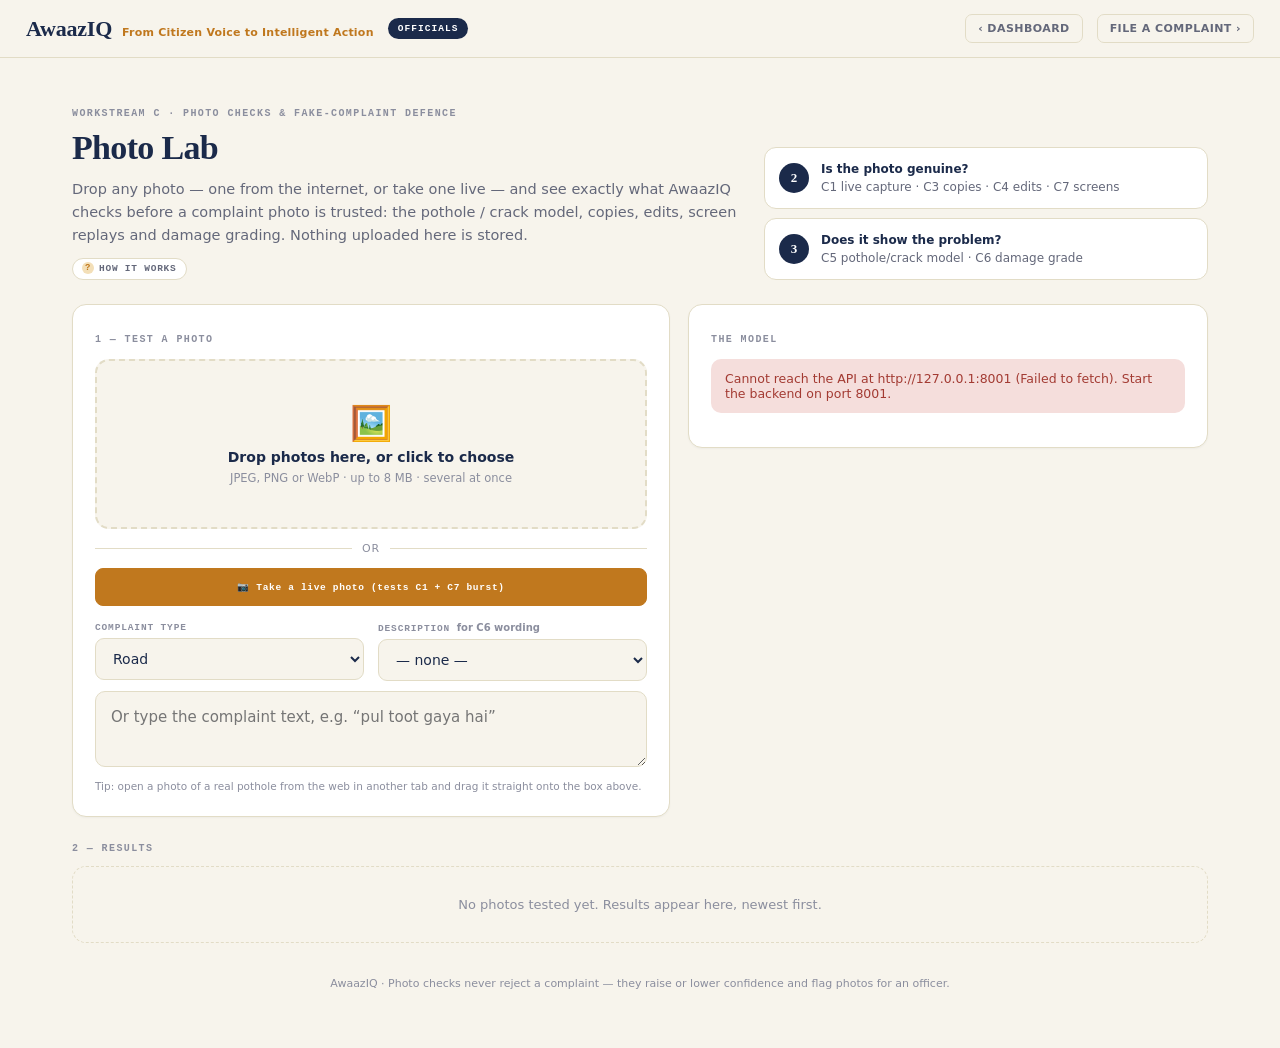
==== commit 2d622d0c: "feat(frontend): add a "How it works" explainer to every feature Each panel showed a number with no w" ====
--- a/frontend/photo-lab.html
+++ b/frontend/photo-lab.html
@@ -8,6 +8,7 @@
 <link rel="stylesheet" href="css/report.css?v=photo1" />
 <link rel="stylesheet" href="css/photo-checks.css?v=photo1" />
 <link rel="stylesheet" href="css/photo-lab.css?v=photo1" />
+<link rel="stylesheet" href="css/explainers.css?v=1" />
 </head>
 <body class="citizen">
 
@@ -34,6 +35,8 @@
         pothole&nbsp;/ crack model, copies, edits, screen replays and damage
         grading. Nothing uploaded here is stored.
       </p>
+      <button class="xpbtn" type="button" style="margin:10px 0 0"
+              onclick="Explain.open('photo-verification')">How it works</button>
     </div>
     <div class="lab__layers">
       <div class="layer"><span class="layer__n">2</span><div><b>Is the photo genuine?</b><br>C1 live capture · C3 copies · C4 edits · C7 screens</div></div>
@@ -107,6 +110,8 @@
   </footer>
 </main>
 
+<script src="js/config.js?v=1"></script>
+<script src="js/explainers.js?v=1"></script>
 <script src="js/photo-checks.js?v=photo1"></script>
 <script src="js/camera-capture.js?v=photo1"></script>
 <script src="js/photo-lab.js?v=photo1"></script>
--- a/frontend/css/app.css
+++ b/frontend/css/app.css
@@ -654,6 +654,22 @@
    from the intake flow looking like every other row. */
 .rep--new { border-color: var(--amber); border-width: 2px; background: #fffaf0; }
 
+.rep__photobtn {
+  margin-top: 8px;
+  font-family: var(--mono); font-size: 10px; font-weight: 700; letter-spacing: 0.04em;
+  background: var(--navy-soft); color: #fff;
+  border: 1px solid var(--navy-soft); border-radius: 6px;
+  padding: 4px 9px; cursor: pointer;
+}
+.rep__photobtn:hover { background: var(--navy); border-color: var(--navy); }
+.rep__images {
+  display: flex; flex-wrap: wrap; gap: 6px; margin-top: 8px;
+}
+.rep__image {
+  max-width: 140px; max-height: 140px; border-radius: 6px;
+  border: 1px solid var(--border); cursor: zoom-in; object-fit: cover;
+}
+
 .privacy {
   display: flex; gap: 9px; align-items: flex-start;
   background: var(--cream); border: 1px dashed var(--border);
@@ -806,6 +822,7 @@
 }
 .dock__col {
   overflow-y: auto;
+  overflow-x: hidden;
   padding: 16px 20px 22px;
   border-right: 1px solid var(--border);
   min-width: 0;
@@ -889,9 +906,10 @@
 .app--railclosed { grid-template-columns: 0 1fr; }
 .app--railclosed .rail { overflow: hidden; border-right: none; }
 
-/* The dock covers most of the page: at cluster level the map only needs to
-   show where the cluster is, and the evidence below is what is being read. */
-.dock { height: 74%; }
+/* The dock takes most of the page, since the evidence below is what is being
+   read -- but not so much that the map above it becomes a strip (74% left
+   ~245px of map on a 1000px screen). */
+.dock { height: 62%; }
 
 /* -------------------------------------------- named assets in work groups -- */
 
@@ -973,6 +991,22 @@
 .village-bubble--open {
   display: none;
 }
+
+/* The real PMGSY road under a road pin. Same non-scaling-stroke trick as the
+   bubbles: a constant 4px on screen at every zoom, with no per-zoom code. */
+.road-line {
+  fill: none;
+  stroke: var(--amber);
+  stroke-width: 4px;
+  stroke-linecap: round;
+  stroke-linejoin: round;
+  vector-effect: non-scaling-stroke;
+  opacity: 0.85;
+  pointer-events: none;
+  transition: opacity 200ms var(--ease), stroke 200ms var(--ease);
+}
+.road-line--faded { opacity: 0.2; }
+.road-line--selected { stroke: var(--navy); opacity: 1; }
 
 .asset-pin {
   cursor: pointer;
@@ -1031,6 +1065,36 @@
    rule brings every label back. */
 .badge--demo { display: none; }
 
+/* Village-level urgency flag -- deliberately independent of priority_score
+   (which only ever reflects the village's single highest-scoring asset), so
+   a real emergency at any OTHER asset in the village still shows up here. */
+.badge--urgent {
+  display: inline-block;
+  font-family: var(--mono);
+  font-size: 8.5px;
+  font-weight: 700;
+  letter-spacing: 0.07em;
+  text-transform: uppercase;
+  background: var(--red-bg);
+  color: var(--red);
+  border: 1px solid rgba(200, 50, 50, 0.4);
+  padding: 1px 6px;
+  border-radius: 4px;
+  vertical-align: middle;
+}
+.dock__warn--urgent {
+  margin: 0 0 10px;
+  padding: 9px 12px;
+  border-radius: 8px;
+  font-size: 12px;
+  line-height: 1.5;
+  color: var(--body);
+  background: var(--red-bg);
+  border: 1px solid rgba(200, 50, 50, 0.45);
+}
+.dock__warn--urgent:hover { background: rgba(200, 50, 50, 0.18); }
+.dock__warn--urgent b { color: var(--red); }
+
 .badge--name-basis {
   display: inline-block;
   font-family: var(--mono);
--- a/frontend/css/photo-checks.css
+++ b/frontend/css/photo-checks.css
@@ -98,6 +98,11 @@
 .chk--warn .chk__icon { background: var(--amber-soft); color: #7a5a22; }
 .chk--fail .chk__icon { background: var(--red-bg); color: var(--red); }
 .chk--info .chk__icon { background: var(--cream-deep); color: var(--muted); }
+/* "hit" is a positive, urgent finding (real structure damage detected) --
+   red like .chk--fail because it deserves the same attention, but a
+   distinct ⚠ icon so it never reads as "this check failed / nothing found"
+   the way .chk--fail's ✕ would. */
+.chk--hit .chk__icon { background: var(--red-bg); color: var(--red); }
 .chk__name { font-weight: 700; color: var(--navy); line-height: 1.35; }
 .chk__name small { display: block; font: 600 9.5px/1.3 var(--mono); color: var(--muted); letter-spacing: 0.05em; }
 .chk__detail { color: var(--body); line-height: 1.45; }
--- a/frontend/css/explainers.css
+++ b/frontend/css/explainers.css
@@ -0,0 +1,227 @@
+/* ===========================================================================
+   AwaazIQ — "How it works" button + explainer modal.
+
+   Shares the dashboard's tokens (cream ground, navy type, amber as the one
+   accent that means "signal"). Declared with fallbacks so the same file also
+   works on report.html and photo-lab.html, which load different stylesheets
+   and do not all define the palette.
+   =========================================================================== */
+
+.xpbtn {
+  display: inline-flex;
+  align-items: center;
+  gap: 5px;
+  margin-left: 8px;
+  padding: 2px 9px 3px;
+  border: 1px solid var(--border, #e2dcc6);
+  border-radius: 999px;
+  background: var(--paper, #fff);
+  color: var(--body, #64687a);
+  font-family: var(--mono, Consolas, monospace);
+  font-size: 9.5px;
+  letter-spacing: 0.08em;
+  text-transform: uppercase;
+  font-weight: 700;
+  line-height: 1.6;
+  cursor: pointer;
+  vertical-align: middle;
+  transition: background 0.15s, color 0.15s, border-color 0.15s;
+}
+
+/* The question mark is decorative, so it is drawn rather than typed -- a
+   literal "?" in the label would be read out by screen readers as part of
+   the button name. */
+.xpbtn::before {
+  content: "?";
+  display: inline-grid;
+  place-items: center;
+  width: 12px;
+  height: 12px;
+  border-radius: 50%;
+  background: var(--amber-soft, #f3dfb8);
+  color: var(--amber, #c0781e);
+  font-size: 9px;
+  line-height: 1;
+}
+
+.xpbtn:hover {
+  background: var(--navy, #1b2a4a);
+  border-color: var(--navy, #1b2a4a);
+  color: #fff;
+}
+
+.xpbtn:hover::before {
+  background: var(--amber, #c0781e);
+  color: #fff;
+}
+
+.xpbtn:focus-visible {
+  outline: 2px solid var(--amber, #c0781e);
+  outline-offset: 2px;
+}
+
+/* --------------------------------------------------------------- modal -- */
+
+.xp {
+  position: fixed;
+  inset: 0;
+  z-index: 200; /* above the dock (30), compare (45) and loader (60) */
+  display: flex;
+  align-items: center;
+  justify-content: center;
+  padding: 24px;
+  background: rgba(20, 24, 38, 0.55);
+  backdrop-filter: blur(3px);
+  opacity: 0;
+  transition: opacity 0.18s ease;
+}
+
+.xp--open { opacity: 1; }
+
+.xp__card {
+  width: min(760px, 100%);
+  max-height: min(86vh, 900px);
+  overflow-y: auto;
+  background: var(--cream, #f7f4ec);
+  border: 1px solid var(--border, #e2dcc6);
+  border-radius: 10px;
+  box-shadow: 0 24px 60px rgba(20, 24, 38, 0.3);
+  padding: 26px 30px 30px;
+  transform: translateY(8px);
+  transition: transform 0.18s ease;
+}
+
+.xp--open .xp__card { transform: translateY(0); }
+
+.xp__head {
+  display: flex;
+  align-items: flex-start;
+  gap: 14px;
+  margin-bottom: 12px;
+}
+
+.xp__title {
+  flex: 1;
+  font-family: var(--serif, Georgia, serif);
+  font-size: 21px;
+  font-weight: 700;
+  color: var(--navy, #1b2a4a);
+  line-height: 1.25;
+}
+
+.xp__close {
+  flex: 0 0 auto;
+  width: 30px;
+  height: 30px;
+  border: 1px solid var(--border, #e2dcc6);
+  border-radius: 50%;
+  background: var(--paper, #fff);
+  color: var(--navy, #1b2a4a);
+  font-size: 19px;
+  line-height: 1;
+  cursor: pointer;
+}
+
+.xp__close:hover { background: var(--navy, #1b2a4a); color: #fff; }
+
+.xp__lede {
+  font-size: 13.5px;
+  line-height: 1.62;
+  color: var(--navy-soft, #34425d);
+  padding-bottom: 16px;
+  margin-bottom: 4px;
+  border-bottom: 1px solid var(--border, #e2dcc6);
+}
+
+.xp__sec { margin-top: 20px; }
+
+.xp__h {
+  margin-bottom: 9px;
+  color: var(--muted, #8b8e9e);
+}
+
+.xp__p {
+  font-size: 13px;
+  line-height: 1.65;
+  color: var(--body, #64687a);
+  margin-top: 9px;
+}
+
+.xp__p b, .xp__v b { color: var(--navy, #1b2a4a); }
+
+.xp__p code, .xp__v code {
+  font-family: var(--mono, Consolas, monospace);
+  font-size: 11.5px;
+  background: var(--cream-deep, #efeadd);
+  border: 1px solid var(--border, #e2dcc6);
+  border-radius: 3px;
+  padding: 1px 5px;
+  /* Provenance labels are long single tokens; let them wrap rather than
+     stretch the card on a phone. */
+  overflow-wrap: anywhere;
+}
+
+/* Provenance table: the term on the left, where its number came from on the
+   right. Collapses to stacked rows on narrow screens. */
+.xp__rows {
+  border: 1px solid var(--border, #e2dcc6);
+  border-radius: 7px;
+  overflow: hidden;
+  background: var(--paper, #fff);
+}
+
+.xp__row {
+  display: grid;
+  grid-template-columns: 218px 1fr;
+  gap: 16px;
+  padding: 10px 14px;
+  border-bottom: 1px solid var(--border, #e2dcc6);
+}
+
+.xp__row:last-child { border-bottom: none; }
+
+.xp__k {
+  font-size: 12.5px;
+  font-weight: 700;
+  color: var(--navy, #1b2a4a);
+  line-height: 1.45;
+}
+
+.xp__v {
+  font-size: 12.5px;
+  line-height: 1.6;
+  color: var(--body, #64687a);
+}
+
+/* The weight/points chip next to a term name. */
+.xp-w {
+  display: inline-block;
+  margin-left: 5px;
+  padding: 1px 6px;
+  border-radius: 999px;
+  background: var(--amber-soft, #f3dfb8);
+  color: var(--amber, #c0781e);
+  font-family: var(--mono, Consolas, monospace);
+  font-size: 10px;
+  font-weight: 700;
+  vertical-align: 1px;
+}
+
+.xp__list {
+  margin: 4px 0 0 18px;
+  padding: 0;
+}
+
+.xp__list li {
+  font-size: 13px;
+  line-height: 1.65;
+  color: var(--body, #64687a);
+  margin-bottom: 4px;
+}
+
+@media (max-width: 620px) {
+  .xp { padding: 12px; }
+  .xp__card { padding: 20px 18px 24px; max-height: 92vh; }
+  .xp__title { font-size: 18px; }
+  .xp__row { grid-template-columns: 1fr; gap: 4px; }
+}
